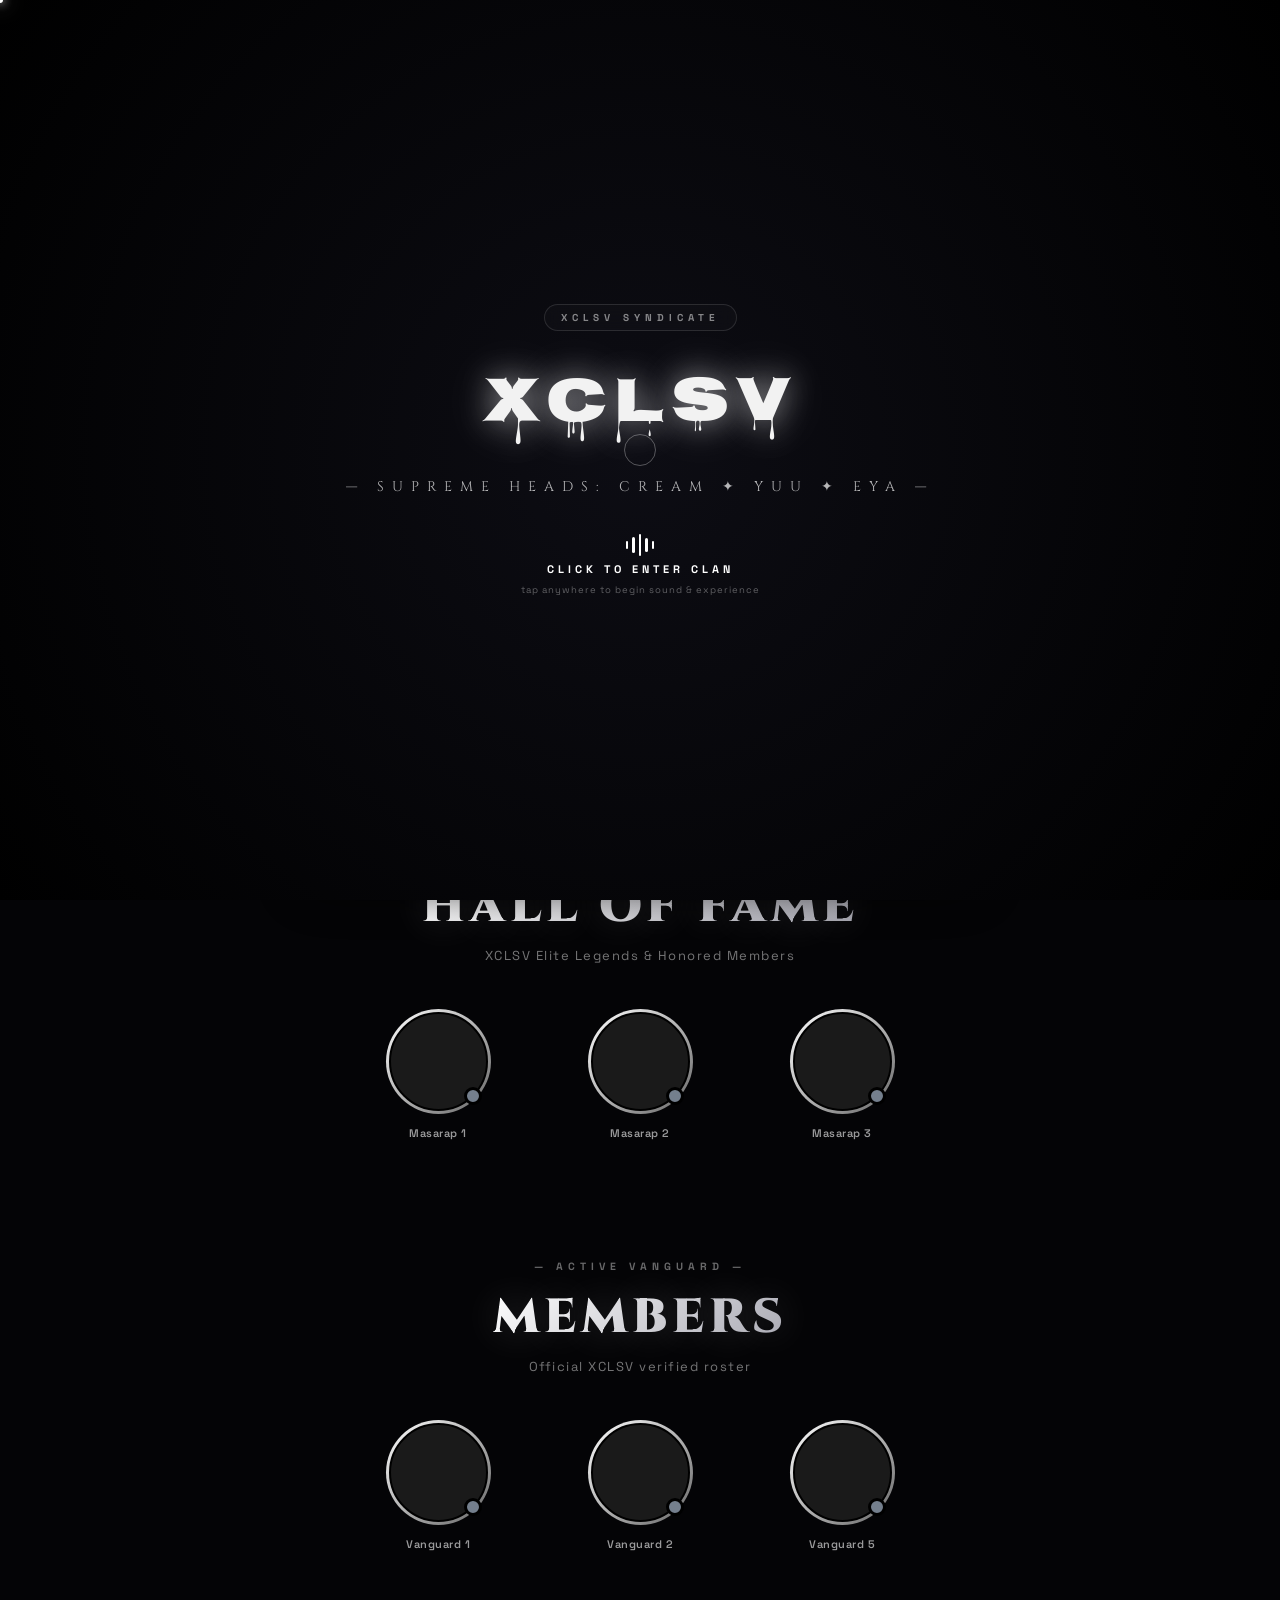
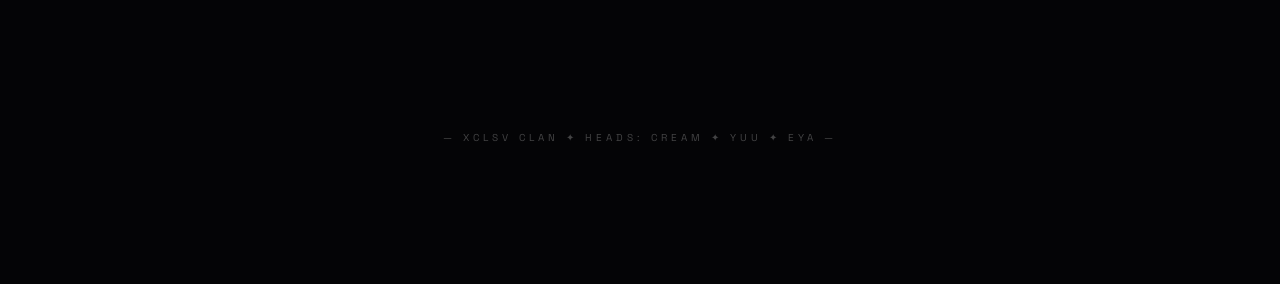
==== index.html @ ec3855ce "Add files via upload" ====
<!DOCTYPE html>
<html lang="en">
<head>
  <meta charset="UTF-8" />
  <meta name="viewport" content="width=device-width, initial-scale=1.0, maximum-scale=5.0, viewport-fit=cover" />
  <title>XCLSV ✦ SUPREME CLAN</title>
  <link rel="icon" type="image/png" href="https://file.garden/aWEjqj03KS-m2Cfz/xolums/xlms" />
  
  <!-- Google Fonts -->
  <link rel="preconnect" href="https://fonts.googleapis.com">
  <link rel="preconnect" href="https://fonts.gstatic.com" crossorigin>
  <link href="https://fonts.googleapis.com/css2?family=Archivo:ital,wght@0,300;0,400;0,500;0,600;0,700;0,800;1,400&family=Cinzel:wght@500;700;900&family=Nosifer&family=Playfair+Display:ital,wght@0,600;0,800;0,900;1,600&family=Space+Grotesk:wght@400;500;600;700&display=swap" rel="stylesheet">
  
  <!-- Font Awesome Icons -->
  <link rel="stylesheet" href="https://cdnjs.cloudflare.com/ajax/libs/font-awesome/6.5.1/css/all.min.css" />

  <!-- Stylesheet -->
  <link rel="stylesheet" href="style.css" />
</head>
<body>

  <!-- CUSTOM MOUSE CURSOR -->
  <div class="custom-cursor" id="cursor"></div>
  <div class="cursor-trail" id="cursor-trail"></div>

  <!-- INTERACTIVE CANVAS BACKGROUND -->
  <canvas id="bg-canvas"></canvas>

  <!-- SPLASH / INTRO SCREEN -->
  <div id="intro">
    <div class="intro-content">
      <div class="intro-badge">XCLSV SYNDICATE</div>
      <div class="intro-logo-text" id="splash-title">XCLSV</div>
      <div class="intro-sub" id="splash-sub">— SUPREME HEADS: CREAM ✦ YUU ✦ EYA —</div>
      
      <div class="intro-cta">
        <div class="cta-sound-wave">
          <span></span><span></span><span></span><span></span><span></span>
        </div>
        <div class="cta-text">CLICK TO ENTER CLAN</div>
        <div class="cta-hint">tap anywhere to begin sound & experience</div>
      </div>
    </div>
  </div>

  <!-- AUDIO ELEMENT -->
  <audio id="bgMusic" src="Addicted To You.mp3" preload="auto" loop></audio>

  <!-- TOP NAVIGATION BAR -->
  <header class="top-nav" id="top-nav">
    <div class="nav-brand">
      <span class="brand-sparkle">⚔</span>
      <span class="brand-name" id="nav-brand-name">XCLSV</span>
    </div>

    <nav class="nav-links">
      <a href="#page-heads" class="nav-link active" data-scroll="page-heads">Heads</a>
      <a href="#page-fame" class="nav-link" data-scroll="page-fame">Hall of Fame</a>
      <a href="#page-members" class="nav-link" data-scroll="page-members">Members</a>
      <button class="nav-music-btn" id="open-music-modal-nav" title="Music Playlist">
        <i class="fa-solid fa-music"></i>
        <span class="nav-song-name" id="nav-song-title">Sarapan</span>
      </button>
    </nav>
  </header>

  <!-- MAIN CLAN SECTIONS WRAPPER -->
  <main class="main-wrapper">

    <!-- ================= SECTION 1: CLAN HEADS (TRIUMVIRATE: CREAM, YUU, EYA) ================= -->
    <section class="page-section" id="page-heads">
      <div class="section-badge">— SUPREME LEADERSHIP TRIUMVIRATE —</div>
      <h1 class="section-title">CLAN HEADS</h1>
      <p class="section-subtitle">The Founders & Supreme Leaders of XCLSV</p>

      <!-- HEADS CARDS ROW (3 SUPREME LEADERS) -->
      <div class="heads-container heads-trio">

        <!-- ================= CARD 1: CREAM (HEAD) ================= -->
        <div class="head-card-wrap" id="wrap-cream">
          <div class="head-card" id="card-cream" data-tilt>
            <div class="card-glow-layer"></div>
            <div class="card-glass-sheen"></div>
            
            <!-- Banner -->
            <div class="card-banner" id="banner-cream" style="background-image: url('https://media2.giphy.com/media/v1.Y2lkPTc5MGI3NjExdDRtcTM1OWtvNXNta3Jrd3FmcnJtb2cya2t1NmNxeng3eXppcXdwNSZlcD12MV9pbnRlcm5hbF9naWZfYnlfaWQmY3Q9Zw/117XNEF51xu8Wk/giphy.gif');">
              <div class="banner-overlay"></div>
              <div class="card-rank-tag cream-rank">
                <i class="fa-solid fa-crown"></i>
                <span>CLAN HEAD</span>
              </div>
            </div>

            <!-- Avatar & Presence -->
            <div class="avatar-container">
              <div class="avatar-ring cream-ring">
                <div class="avatar-img" id="avatar-cream"></div>
                <img class="avatar-deco" id="deco-cream" src="" alt="decoration" />
                <div class="status-orb offline" id="status-orb-cream">
                  <div class="status-pulse"></div>
                </div>
              </div>
            </div>

            <!-- Profile Details -->
            <div class="profile-content">
              <div class="name-row">
                <h2 class="display-name" id="name-cream">Cwerm</h2>
                <span class="user-role-badge cream-badge">Founder</span>
              </div>
              <div class="username-tag" id="tag-cream">@Cream</div>

              <!-- Clan Bio / Quote -->
              <div class="custom-bio" id="bio-cream">
                <i class="fa-solid fa-quote-left quote-icon"></i>
                <span id="bio-text-cream">AHHH YAMETE ✦ XCLSV Head</span>
              </div>

              <!-- Status Indicator Row -->
              <div class="status-detail-row">
                <span class="status-dot-mini offline" id="status-mini-cream"></span>
                <span class="status-text-label" id="status-label-cream">Offline</span>
              </div>

              <!-- Spotify Live Widget -->
              <div class="spotify-widget" id="spotify-cream">
                <div class="spotify-vinyl-wrap">
                  <img class="spotify-cover" id="sp-art-cream" src="https://cdn.discordapp.com/embed/avatars/0.png" alt="cover" />
                  <div class="vinyl-groove"></div>
                </div>
                <div class="spotify-info">
                  <div class="spotify-header">
                    <i class="fa-brands fa-spotify spotify-icon"></i>
                    <span>LISTENING TO SPOTIFY</span>
                  </div>
                  <div class="spotify-song" id="sp-song-cream">Song Name</div>
                  <div class="spotify-artist" id="sp-artist-cream">Artist Name</div>
                  <div class="spotify-eq">
                    <span></span><span></span><span></span><span></span>
                  </div>
                </div>
              </div>

              <!-- Custom Activity / Game Widget -->
              <div class="activity-widget" id="activity-cream">
                <i class="fa-solid fa-gamepad activity-icon"></i>
                <div class="activity-info">
                  <div class="activity-title" id="act-title-cream">PLAYING A GAME</div>
                  <div class="activity-name" id="act-name-cream">Game Name</div>
                </div>
              </div>

              <!-- Card Actions -->
              <div class="card-actions">
                <button class="action-btn copy-btn" id="copy-btn-cream" title="Copy Discord ID">
                  <i class="fa-regular fa-copy"></i>
                  <span>Copy ID</span>
                </button>
                <button class="action-btn mention-btn" id="mention-btn-cream" title="Copy Discord Mention">
                  <i class="fa-solid fa-at"></i>
                  <span>Mention</span>
                </button>
              </div>
            </div>
          </div>
        </div>

        <!-- ================= CARD 2: YUU (HEAD) ================= -->
        <div class="head-card-wrap" id="wrap-yuu">
          <div class="head-card" id="card-yuu" data-tilt>
            <div class="card-glow-layer"></div>
            <div class="card-glass-sheen"></div>
            
            <!-- Banner -->
            <div class="card-banner" id="banner-yuu" style="background-image: url('https://i.pinimg.com/736x/36/74/4a/36744aed24a1e4825445d5321e251e4c.jpg');">
              <div class="banner-overlay"></div>
              <div class="card-rank-tag yuu-rank">
                <i class="fa-solid fa-crown"></i>
                <span>CLAN HEAD</span>
              </div>
            </div>

            <!-- Avatar & Presence -->
            <div class="avatar-container">
              <div class="avatar-ring yuu-ring">
                <div class="avatar-img" id="avatar-yuu"></div>
                <img class="avatar-deco" id="deco-yuu" src="" alt="decoration" />
                <div class="status-orb offline" id="status-orb-yuu">
                  <div class="status-pulse"></div>
                </div>
              </div>
            </div>

            <!-- Profile Details -->
            <div class="profile-content">
              <div class="name-row">
                <h2 class="display-name" id="name-yuu">Yuu</h2>
                <span class="user-role-badge yuu-badge">Founder</span>
              </div>
              <div class="username-tag" id="tag-yuu">@yuu</div>

              <!-- Clan Bio / Quote -->
              <div class="custom-bio" id="bio-yuu">
                <i class="fa-solid fa-quote-left quote-icon"></i>
                <span id="bio-text-yuu">Commanding XCLSV with Cream & Eya ✦ Clan Head</span>
              </div>

              <!-- Status Indicator Row -->
              <div class="status-detail-row">
                <span class="status-dot-mini offline" id="status-mini-yuu"></span>
                <span class="status-text-label" id="status-label-yuu">Offline</span>
              </div>

              <!-- Spotify Live Widget -->
              <div class="spotify-widget" id="spotify-yuu">
                <div class="spotify-vinyl-wrap">
                  <img class="spotify-cover" id="sp-art-yuu" src="https://cdn.discordapp.com/embed/avatars/0.png" alt="cover" />
                  <div class="vinyl-groove"></div>
                </div>
                <div class="spotify-info">
                  <div class="spotify-header">
                    <i class="fa-brands fa-spotify spotify-icon"></i>
                    <span>LISTENING TO SPOTIFY</span>
                  </div>
                  <div class="spotify-song" id="sp-song-yuu">Song Name</div>
                  <div class="spotify-artist" id="sp-artist-yuu">Artist Name</div>
                  <div class="spotify-eq">
                    <span></span><span></span><span></span><span></span>
                  </div>
                </div>
              </div>

              <!-- Custom Activity / Game Widget -->
              <div class="activity-widget" id="activity-yuu">
                <i class="fa-solid fa-gamepad activity-icon"></i>
                <div class="activity-info">
                  <div class="activity-title" id="act-title-yuu">PLAYING A GAME</div>
                  <div class="activity-name" id="act-name-yuu">Game Name</div>
                </div>
              </div>

              <!-- Card Actions -->
              <div class="card-actions">
                <button class="action-btn copy-btn" id="copy-btn-yuu" title="Copy Discord ID">
                  <i class="fa-regular fa-copy"></i>
                  <span>Copy ID</span>
                </button>
                <button class="action-btn mention-btn" id="mention-btn-yuu" title="Copy Discord Mention">
                  <i class="fa-solid fa-at"></i>
                  <span>Mention</span>
                </button>
              </div>
            </div>
          </div>
        </div>

        <!-- ================= CARD 3: EYA (HEAD) ================= -->
        <div class="head-card-wrap" id="wrap-eya">
          <div class="head-card" id="card-eya" data-tilt>
            <div class="card-glow-layer"></div>
            <div class="card-glass-sheen"></div>
            
            <!-- Banner -->
            <div class="card-banner" id="banner-eya" style="background-image: url('https://cdn.discordapp.com/attachments/1489605577532244110/1538469508379971714/29d7b176d5dd6347db3b2aada7ad24bc.gif?ex=6a82cae2&is=6a817962&hm=cccaebdf14bde54c332b5df1c28944c508405ca3e8578dab54f679e5ab4da2c0');">
              <div class="banner-overlay"></div>
              <div class="card-rank-tag eya-rank">
                <i class="fa-solid fa-crown"></i>
                <span>CLAN HEAD</span>
              </div>
            </div>

            <!-- Avatar & Presence -->
            <div class="avatar-container">
              <div class="avatar-ring eya-ring">
                <div class="avatar-img" id="avatar-eya"></div>
                <img class="avatar-deco" id="deco-eya" src="" alt="decoration" />
                <div class="status-orb offline" id="status-orb-eya">
                  <div class="status-pulse"></div>
                </div>
              </div>
            </div>

            <!-- Profile Details -->
            <div class="profile-content">
              <div class="name-row">
                <h2 class="display-name" id="name-eya">Eya</h2>
                <span class="user-role-badge eya-badge">Founder</span>
              </div>
              <div class="username-tag" id="tag-eya">@eyaya</div>

              <!-- Clan Bio / Quote -->
              <div class="custom-bio" id="bio-eya">
                <i class="fa-solid fa-quote-left quote-icon"></i>
                <span id="bio-text-eya">BATA LANG NAMIN ✦ XCLSV Head</span>
              </div>

              <!-- Status Indicator Row -->
              <div class="status-detail-row">
                <span class="status-dot-mini offline" id="status-mini-eya"></span>
                <span class="status-text-label" id="status-label-eya">Offline</span>
              </div>

              <!-- Spotify Live Widget -->
              <div class="spotify-widget" id="spotify-eya">
                <div class="spotify-vinyl-wrap">
                  <img class="spotify-cover" id="sp-art-eya" src="https://cdn.discordapp.com/embed/avatars/0.png" alt="cover" />
                  <div class="vinyl-groove"></div>
                </div>
                <div class="spotify-info">
                  <div class="spotify-header">
                    <i class="fa-brands fa-spotify spotify-icon"></i>
                    <span>LISTENING TO SPOTIFY</span>
                  </div>
                  <div class="spotify-song" id="sp-song-eya">Song Name</div>
                  <div class="spotify-artist" id="sp-artist-eya">Artist Name</div>
                  <div class="spotify-eq">
                    <span></span><span></span><span></span><span></span>
                  </div>
                </div>
              </div>

              <!-- Custom Activity / Game Widget -->
              <div class="activity-widget" id="activity-eya">
                <i class="fa-solid fa-gamepad activity-icon"></i>
                <div class="activity-info">
                  <div class="activity-title" id="act-title-eya">PLAYING A GAME</div>
                  <div class="activity-name" id="act-name-eya">Game Name</div>
                </div>
              </div>

              <!-- Card Actions -->
              <div class="card-actions">
                <button class="action-btn copy-btn" id="copy-btn-eya" title="Copy Discord ID">
                  <i class="fa-regular fa-copy"></i>
                  <span>Copy ID</span>
                </button>
                <button class="action-btn mention-btn" id="mention-btn-eya" title="Copy Discord Mention">
                  <i class="fa-solid fa-at"></i>
                  <span>Mention</span>
                </button>
              </div>
            </div>
          </div>
        </div>

      </div>
    </section>

    <!-- ================= SECTION 2: HALL OF FAME ================= -->
    <section class="page-section" id="page-fame">
      <div class="section-badge">— HONORABLE RANKS —</div>
      <h2 class="section-title">HALL OF FAME</h2>
      <p class="section-subtitle">XCLSV Elite Legends & Honored Members</p>

      <!-- Hall of Fame Grid -->
      <div class="clan-grid" id="fame-grid">
        <!-- Populated dynamically via script.js -->
      </div>
    </section>

    <!-- ================= SECTION 3: CLAN MEMBERS ================= -->
    <section class="page-section" id="page-members">
      <div class="section-badge">— ACTIVE VANGUARD —</div>
      <h2 class="section-title">MEMBERS</h2>
      <p class="section-subtitle">Official XCLSV verified roster</p>

      <!-- Members Grid -->
      <div class="clan-grid" id="members-grid">
        <!-- Populated dynamically via script.js -->
      </div>
    </section>

    <!-- FOOTER WATERMARK -->
    <footer class="showcase-footer">
      <div class="footer-tag">— XCLSV CLAN ✦ HEADS: CREAM ✦ YUU ✦ EYA —</div>
    </footer>
  </main>

  <!-- ================= FLOATING AUDIO HUD CONTROLLER ================= -->
  <aside class="audio-hud" id="audio-hud">
    <div class="hud-left">
      <button class="hud-play-btn" id="hud-play-btn" title="Play / Pause">
        <i class="fa-solid fa-play" id="hud-play-icon"></i>
      </button>
      
      <!-- Live Audio Waveform Bars -->
      <div class="hud-waveform" id="hud-waveform">
        <span></span><span></span><span></span><span></span><span></span>
      </div>

      <div class="hud-info">
        <div class="hud-title" id="hud-track-title">Sarapan</div>
        <div class="hud-status" id="hud-track-status">Click to play sound</div>
      </div>
    </div>

    <div class="hud-right">
      <!-- Progress Track & Seekbar -->
      <div class="hud-progress-container">
        <span class="hud-time" id="hud-time-current">0:00</span>
        <div class="hud-progress-bar" id="hud-progress-bar">
          <div class="hud-progress-fill" id="hud-progress-fill"></div>
        </div>
        <span class="hud-time" id="hud-time-duration">0:00</span>
      </div>

      <!-- Volume & Playlist Triggers -->
      <div class="hud-controls">
        <button class="hud-btn" id="hud-mute-btn" title="Mute / Unmute">
          <i class="fa-solid fa-volume-high" id="hud-vol-icon"></i>
        </button>
        <input type="range" class="hud-volume-slider" id="hud-vol-slider" min="0" max="1" step="0.01" value="0.85" />
        <button class="hud-btn playlist-toggle-btn" id="hud-playlist-btn" title="Open Music Player & Changer">
          <i class="fa-solid fa-compact-disc"></i>
        </button>
      </div>
    </div>
  </aside>

  <!-- ================= MUSIC CHANGER & PLAYLIST MODAL ================= -->
  <div class="music-modal-backdrop" id="music-modal">
    <div class="music-modal-card">
      <div class="modal-header">
        <div class="modal-title-wrap">
          <i class="fa-solid fa-music modal-icon"></i>
          <div>
            <h3 class="modal-title">XCLSV Audio Player & Changer</h3>
            <p class="modal-sub">Choose a preset track, enter a URL, or upload your own song</p>
          </div>
        </div>
        <button class="modal-close-btn" id="close-music-modal">
          <i class="fa-solid fa-xmark"></i>
        </button>
      </div>

      <div class="modal-body">
        <!-- Preset Playlist -->
        <div class="playlist-section">
          <div class="section-label">PRESET PLAYLIST</div>
          <div class="track-list" id="preset-track-list">
            <!-- Populated via script.js -->
          </div>
        </div>

        <!-- Custom Audio URL Section -->
        <div class="custom-audio-section">
          <div class="section-label">PLAY CUSTOM AUDIO URL</div>
          <div class="input-row">
            <input type="text" class="audio-input" id="custom-audio-url" placeholder="https://example.com/your-song.mp3" />
            <button class="audio-apply-btn" id="apply-audio-url">Play URL</button>
          </div>
        </div>

        <!-- File Upload Section -->
        <div class="custom-file-section">
          <div class="section-label">OR UPLOAD LOCAL AUDIO</div>
          <label class="file-upload-box" for="audio-file-input">
            <i class="fa-solid fa-cloud-arrow-up upload-icon"></i>
            <span id="upload-label-text">Select an MP3 / WAV from your computer</span>
            <input type="file" id="audio-file-input" accept="audio/*" style="display:none;" />
          </label>
        </div>
      </div>
    </div>
  </div>

  <!-- TOAST NOTIFICATION CONTAINER -->
  <div class="toast-container" id="toast-container"></div>

  <!-- MAIN SCRIPT -->
  <script src="script.js"></script>
</body>
</html>
---- style.css ----
/* ============================================================
   XOLUMS CLAN ✦ ULTRA DESIGN SYSTEM (10,000,000,000x)
   Heads (Eya & Yuu) + Hall of Fame + Members
   ============================================================ */

:root {
    --bg-main: #040406;
    --bg-card: rgba(14, 14, 18, 0.75);
    --bg-card-hover: rgba(20, 20, 26, 0.9);
    --border-card: rgba(255, 255, 255, 0.08);
    --border-card-hover: rgba(255, 255, 255, 0.25);
    --text-main: #ffffff;
    --text-muted: rgba(255, 255, 255, 0.55);
    --text-faint: rgba(255, 255, 255, 0.28);
    --accent-glow: rgba(255, 255, 255, 0.25);
    --eya-accent: #ff7ebb;
    --eya-glow: rgba(255, 126, 187, 0.35);
    --yuu-accent: #7eb4ff;
    --yuu-glow: rgba(126, 180, 255, 0.35);
    --transition-bounce: cubic-bezier(0.34, 1.56, 0.64, 1);
    --transition-smooth: cubic-bezier(0.16, 1, 0.3, 1);
}

* {
    margin: 0;
    padding: 0;
    box-sizing: border-box;
    -webkit-tap-highlight-color: transparent;
    cursor: none; /* Handled by custom cursor */
}

html {
    scroll-behavior: smooth;
    -webkit-text-size-adjust: 100%;
}

body {
    background-color: var(--bg-main);
    color: var(--text-main);
    font-family: 'Space Grotesk', 'Archivo', sans-serif;
    overflow-x: hidden;
    min-height: 100vh;
    -webkit-font-smoothing: antialiased;
}

::selection {
    background: #ffffff;
    color: #000000;
}

/* ============================================================
   CUSTOM CURSOR
============================================================ */
.custom-cursor {
    position: fixed;
    top: 0;
    left: 0;
    width: 6px;
    height: 6px;
    background: #fff;
    border-radius: 50%;
    pointer-events: none;
    z-index: 99999;
    transform: translate(-50%, -50%);
    box-shadow: 0 0 10px #fff, 0 0 20px rgba(255, 255, 255, 0.8);
    transition: transform 0.05s ease;
}

.cursor-trail {
    position: fixed;
    top: 0;
    left: 0;
    width: 32px;
    height: 32px;
    border: 1px solid rgba(255, 255, 255, 0.3);
    border-radius: 50%;
    pointer-events: none;
    z-index: 99998;
    transform: translate(-50%, -50%);
    transition: width 0.25s var(--transition-smooth), height 0.25s var(--transition-smooth), border-color 0.25s, transform 0.12s ease-out;
}

body:hover .custom-cursor { opacity: 1; }
.cursor-hover .cursor-trail {
    width: 52px;
    height: 52px;
    border-color: rgba(255, 255, 255, 0.8);
    background: rgba(255, 255, 255, 0.04);
}

@media (hover: none) and (pointer: coarse) {
    .custom-cursor, .cursor-trail { display: none !important; }
    * { cursor: auto !important; }
}

/* ============================================================
   CANVAS BACKGROUND
============================================================ */
#bg-canvas {
    position: fixed;
    inset: 0;
    width: 100vw;
    height: 100vh;
    z-index: 0;
    pointer-events: none;
}

/* ============================================================
   SPLASH / INTRO SCREEN
============================================================ */
#intro {
    position: fixed;
    inset: 0;
    background: radial-gradient(circle at 50% 50%, #0d0d14 0%, #000000 100%);
    display: flex;
    align-items: center;
    justify-content: center;
    z-index: 10000;
    cursor: pointer;
    transition: opacity 1s var(--transition-smooth), transform 1s var(--transition-smooth);
}

#intro.exit {
    opacity: 0;
    transform: scale(1.08);
    pointer-events: none;
}

.intro-content {
    display: flex;
    flex-direction: column;
    align-items: center;
    text-align: center;
    padding: 20px;
    position: relative;
    z-index: 2;
}

.intro-badge {
    font-size: 10px;
    letter-spacing: 5px;
    font-weight: 700;
    color: rgba(255, 255, 255, 0.5);
    margin-bottom: 20px;
    border: 1px solid rgba(255, 255, 255, 0.12);
    padding: 6px 16px;
    border-radius: 20px;
    background: rgba(255, 255, 255, 0.02);
    backdrop-filter: blur(8px);
}

.intro-logo-text {
    font-family: 'Nosifer', monospace;
    font-size: 64px;
    letter-spacing: 6px;
    color: #f2f2f2;
    text-shadow: 0 0 30px rgba(255, 255, 255, 0.5), 0 0 60px rgba(255, 255, 255, 0.2);
    animation: introLogoPulse 3s ease-in-out infinite alternate;
}

@keyframes introLogoPulse {
    0% { transform: scale(1); filter: drop-shadow(0 0 20px rgba(255,255,255,0.3)); }
    100% { transform: scale(1.03); filter: drop-shadow(0 0 45px rgba(255,255,255,0.6)); }
}

.intro-sub {
    font-family: 'Cinzel', serif;
    font-size: 14px;
    letter-spacing: 8px;
    color: rgba(255, 255, 255, 0.7);
    margin-top: 14px;
    margin-bottom: 40px;
}

.intro-cta {
    display: flex;
    flex-direction: column;
    align-items: center;
    gap: 8px;
}

.cta-sound-wave {
    display: flex;
    align-items: center;
    gap: 4px;
    height: 18px;
}

.cta-sound-wave span {
    display: inline-block;
    width: 2.5px;
    height: 6px;
    background: #fff;
    border-radius: 3px;
    animation: wavePulse 1.2s ease-in-out infinite;
}

.cta-sound-wave span:nth-child(1) { animation-delay: 0.0s; height: 8px; }
.cta-sound-wave span:nth-child(2) { animation-delay: 0.2s; height: 16px; }
.cta-sound-wave span:nth-child(3) { animation-delay: 0.4s; height: 22px; }
.cta-sound-wave span:nth-child(4) { animation-delay: 0.2s; height: 14px; }
.cta-sound-wave span:nth-child(5) { animation-delay: 0.1s; height: 8px; }

@keyframes wavePulse {
    0%, 100% { transform: scaleY(0.4); opacity: 0.4; }
    50% { transform: scaleY(1.2); opacity: 1; }
}

.cta-text {
    font-size: 11px;
    font-weight: 700;
    letter-spacing: 4px;
    text-transform: uppercase;
    color: #fff;
    animation: blinkGlow 2s infinite ease-in-out;
}

@keyframes blinkGlow {
    0%, 100% { opacity: 0.5; }
    50% { opacity: 1; text-shadow: 0 0 10px rgba(255,255,255,0.8); }
}

.cta-hint {
    font-size: 9.5px;
    color: rgba(255, 255, 255, 0.35);
    letter-spacing: 1px;
}

/* ============================================================
   TOP NAVIGATION
============================================================ */
.top-nav {
    position: fixed;
    top: 0;
    left: 0;
    right: 0;
    display: flex;
    justify-content: space-between;
    align-items: center;
    padding: 22px 44px;
    z-index: 1000;
    backdrop-filter: blur(14px);
    -webkit-backdrop-filter: blur(14px);
    background: linear-gradient(180deg, rgba(4,4,6,0.85) 0%, transparent 100%);
    border-bottom: 1px solid rgba(255, 255, 255, 0.04);
}

.nav-brand {
    display: flex;
    align-items: center;
    gap: 10px;
}

.brand-sparkle {
    color: #fff;
    font-size: 14px;
}

.brand-name {
    font-family: 'Cinzel', serif;
    font-size: 14px;
    font-weight: 800;
    letter-spacing: 3px;
    color: #ffffff;
}

.nav-links {
    display: flex;
    align-items: center;
    gap: 28px;
}

.nav-link {
    color: var(--text-muted);
    text-decoration: none;
    font-size: 11px;
    font-weight: 600;
    letter-spacing: 2px;
    text-transform: uppercase;
    position: relative;
    transition: color 0.3s ease;
}

.nav-link::after {
    content: '';
    position: absolute;
    bottom: -6px;
    left: 0;
    width: 0;
    height: 1.5px;
    background: #fff;
    transition: width 0.3s var(--transition-bounce);
}

.nav-link:hover,
.nav-link.active {
    color: #fff;
}

.nav-link:hover::after,
.nav-link.active::after {
    width: 100%;
}

.nav-music-btn {
    display: flex;
    align-items: center;
    gap: 8px;
    background: rgba(255, 255, 255, 0.06);
    border: 1px solid rgba(255, 255, 255, 0.14);
    padding: 6px 14px;
    border-radius: 20px;
    color: #fff;
    font-size: 11px;
    font-family: inherit;
    letter-spacing: 1px;
    transition: all 0.3s ease;
}

.nav-music-btn:hover {
    background: rgba(255, 255, 255, 0.15);
    border-color: rgba(255, 255, 255, 0.35);
    transform: translateY(-2px);
}

.nav-song-name {
    max-width: 120px;
    white-space: nowrap;
    overflow: hidden;
    text-overflow: ellipsis;
    font-weight: 500;
}

/* ============================================================
   MAIN WRAPPER & SECTIONS
============================================================ */
.main-wrapper {
    position: relative;
    z-index: 2;
    max-width: 1280px;
    margin: 0 auto;
    padding: 110px 24px 140px;
    display: flex;
    flex-direction: column;
    gap: 120px;
}

.page-section {
    display: flex;
    flex-direction: column;
    align-items: center;
    text-align: center;
    width: 100%;
    position: relative;
    scroll-margin-top: 100px;
}

.section-badge {
    font-size: 10.5px;
    letter-spacing: 5px;
    color: rgba(255, 255, 255, 0.4);
    font-weight: 700;
    margin-bottom: 12px;
}

.section-title {
    font-family: 'Cinzel', serif;
    font-size: 3rem;
    font-weight: 900;
    letter-spacing: 5px;
    background: linear-gradient(135deg, #ffffff 0%, #a6a6b0 50%, #ffffff 100%);
    background-size: 200% 200%;
    -webkit-background-clip: text;
    background-clip: text;
    -webkit-text-fill-color: transparent;
    animation: gradientShift 6s ease-in-out infinite;
    text-shadow: 0 0 40px rgba(255, 255, 255, 0.2);
}

@keyframes gradientShift {
    0% { background-position: 0% 50%; }
    50% { background-position: 100% 50%; }
    100% { background-position: 0% 50%; }
}

.section-subtitle {
    font-size: 13px;
    color: rgba(255, 255, 255, 0.45);
    letter-spacing: 1.5px;
    margin-top: 8px;
    margin-bottom: 45px;
}

/* ============================================================
   CLAN HEADS ROW (EYA & YUU)
============================================================ */
.heads-container {
    display: flex;
    justify-content: center;
    align-items: center;
    gap: 36px;
    width: 100%;
    perspective: 1200px;
}

.head-card-wrap {
    flex: 0 1 430px;
    max-width: 450px;
    width: 100%;
    perspective: 1000px;
}

.head-card {
    position: relative;
    background: var(--bg-card);
    backdrop-filter: blur(20px);
    -webkit-backdrop-filter: blur(20px);
    border: 1px solid var(--border-card);
    border-radius: 24px;
    overflow: hidden;
    box-shadow: 0 20px 60px rgba(0, 0, 0, 0.7), 0 0 1px 1px rgba(255, 255, 255, 0.05);
    transform-style: preserve-3d;
    transition: transform 0.4s var(--transition-smooth), border-color 0.4s ease, box-shadow 0.4s ease;
    text-align: left;
}

.head-card:hover {
    border-color: var(--border-card-hover);
    box-shadow: 0 30px 80px rgba(0, 0, 0, 0.85), 0 0 40px rgba(255, 255, 255, 0.08);
}

#wrap-eya .head-card:hover,
#wrap-cream .head-card:hover {
    border-color: rgba(255, 126, 187, 0.35);
    box-shadow: 0 30px 80px rgba(0, 0, 0, 0.85), 0 0 40px var(--eya-glow);
}

#wrap-yuu .head-card:hover {
    border-color: rgba(126, 180, 255, 0.35);
    box-shadow: 0 30px 80px rgba(0, 0, 0, 0.85), 0 0 40px var(--yuu-glow);
}

.card-glass-sheen {
    position: absolute;
    inset: 0;
    background: radial-gradient(circle at var(--mouse-x, 50%) var(--mouse-y, 50%), rgba(255, 255, 255, 0.12) 0%, transparent 60%);
    pointer-events: none;
    z-index: 10;
    opacity: 0;
    transition: opacity 0.3s ease;
}

.head-card:hover .card-glass-sheen {
    opacity: 1;
}

/* Card Banner */
.card-banner {
    width: 100%;
    height: 195px;
    background-size: cover;
    background-position: center;
    position: relative;
}

.banner-overlay {
    position: absolute;
    inset: 0;
    background: linear-gradient(180deg, rgba(0, 0, 0, 0.2) 0%, rgba(14, 14, 18, 0.95) 100%);
}

.card-rank-tag {
    position: absolute;
    top: 18px;
    right: 18px;
    font-size: 9.5px;
    font-weight: 800;
    letter-spacing: 2px;
    padding: 5px 14px;
    border-radius: 20px;
    background: rgba(0, 0, 0, 0.7);
    backdrop-filter: blur(8px);
    border: 1px solid rgba(255, 255, 255, 0.18);
    color: #fff;
    z-index: 2;
    display: flex;
    align-items: center;
    gap: 6px;
}

.eya-rank,
.cream-rank,
.Cream-rank {
    border-color: rgba(255, 126, 187, 0.4);
    color: var(--eya-accent);
}

.yuu-rank {
    border-color: rgba(126, 180, 255, 0.4);
    color: var(--yuu-accent);
}

/* Avatar & Presence */
.avatar-container {
    position: relative;
    padding: 0 28px;
    margin-top: -55px;
    z-index: 4;
    display: flex;
    justify-content: flex-start;
}

.avatar-ring {
    position: relative;
    width: 96px;
    height: 96px;
    border-radius: 50%;
    padding: 3px;
    background: linear-gradient(135deg, #ffffff, #666666);
    box-shadow: 0 10px 30px rgba(0, 0, 0, 0.9);
}

.eya-ring,
.cream-ring,
.Cream-ring {
    background: linear-gradient(135deg, #ffffff, var(--eya-accent));
}

.yuu-ring {
    background: linear-gradient(135deg, #ffffff, var(--yuu-accent));
}

.avatar-img {
    width: 100%;
    height: 100%;
    border-radius: 50%;
    background-size: cover;
    background-position: center;
    background-color: #1a1a20;
    border: 3px solid #0e0e12;
    position: relative;
}

.avatar-deco {
    position: absolute;
    top: -15px;
    left: -15px;
    width: calc(100% + 30px);
    height: calc(100% + 30px);
    pointer-events: none;
    z-index: 6;
    display: none;
}

.avatar-deco.loaded {
    display: block;
}

.status-orb {
    position: absolute;
    bottom: 3px;
    right: 3px;
    width: 20px;
    height: 20px;
    border-radius: 50%;
    background: #747f8d;
    border: 3.5px solid #0e0e12;
    z-index: 7;
    transition: background 0.3s, box-shadow 0.3s;
}

.status-orb.online { background: #43b581; box-shadow: 0 0 10px #43b581; }
.status-orb.idle { background: #faa61a; box-shadow: 0 0 10px #faa61a; }
.status-orb.dnd { background: #f04747; box-shadow: 0 0 10px #f04747; }
.status-orb.offline { background: #747f8d; }

.status-pulse {
    position: absolute;
    inset: -3px;
    border-radius: 50%;
    border: 1.5px solid transparent;
}

.status-orb.online .status-pulse {
    border-color: #43b581;
    animation: statusRipple 2s infinite ease-out;
}

@keyframes statusRipple {
    0% { transform: scale(1); opacity: 0.8; }
    100% { transform: scale(1.8); opacity: 0; }
}

/* Profile Content */
.profile-content {
    padding: 16px 28px 28px;
}

.name-row {
    display: flex;
    align-items: center;
    gap: 10px;
    margin-bottom: 2px;
}

.display-name {
    font-size: 22px;
    font-weight: 800;
    color: #fff;
    letter-spacing: 0.5px;
}

.user-role-badge {
    font-size: 9.5px;
    font-weight: 700;
    letter-spacing: 1px;
    text-transform: uppercase;
    padding: 2px 8px;
    border-radius: 12px;
    background: rgba(255, 255, 255, 0.08);
    border: 1px solid rgba(255, 255, 255, 0.12);
    color: rgba(255, 255, 255, 0.8);
}

.eya-badge,
.cream-badge,
.Cream-badge {
    background: rgba(255, 126, 187, 0.12);
    border-color: rgba(255, 126, 187, 0.3);
    color: var(--eya-accent);
}

.yuu-badge {
    background: rgba(126, 180, 255, 0.12);
    border-color: rgba(126, 180, 255, 0.3);
    color: var(--yuu-accent);
}

.username-tag {
    font-size: 12px;
    color: var(--text-muted);
    margin-bottom: 14px;
    font-weight: 500;
}

.custom-bio {
    background: rgba(255, 255, 255, 0.03);
    border: 1px solid rgba(255, 255, 255, 0.06);
    border-radius: 12px;
    padding: 10px 14px;
    font-size: 11.5px;
    color: rgba(255, 255, 255, 0.75);
    line-height: 1.5;
    margin-bottom: 14px;
    display: flex;
    align-items: flex-start;
    gap: 8px;
}

.quote-icon {
    font-size: 10px;
    color: rgba(255, 255, 255, 0.3);
    margin-top: 3px;
    flex-shrink: 0;
}

.status-detail-row {
    display: flex;
    align-items: center;
    gap: 8px;
    font-size: 11px;
    color: var(--text-muted);
    margin-bottom: 16px;
}

.status-dot-mini {
    width: 8px;
    height: 8px;
    border-radius: 50%;
    background: #747f8d;
}

.status-dot-mini.online { background: #43b581; box-shadow: 0 0 6px #43b581; }
.status-dot-mini.idle { background: #faa61a; box-shadow: 0 0 6px #faa61a; }
.status-dot-mini.dnd { background: #f04747; box-shadow: 0 0 6px #f04747; }
.status-dot-mini.offline { background: #747f8d; }

/* Spotify Live Widget */
.spotify-widget {
    background: rgba(18, 22, 19, 0.65);
    border: 1px solid rgba(29, 185, 84, 0.25);
    border-radius: 14px;
    padding: 12px;
    display: none;
    align-items: center;
    gap: 14px;
    margin-bottom: 14px;
    transition: all 0.3s ease;
    box-shadow: 0 6px 20px rgba(0, 0, 0, 0.4);
}

.spotify-widget.active {
    display: flex;
}

.spotify-vinyl-wrap {
    position: relative;
    width: 48px;
    height: 48px;
    flex-shrink: 0;
}

.spotify-cover {
    width: 100%;
    height: 100%;
    border-radius: 50%;
    object-fit: cover;
    border: 2px solid rgba(29, 185, 84, 0.5);
    animation: spinVinyl 8s linear infinite;
}

@keyframes spinVinyl {
    from { transform: rotate(0deg); }
    to { transform: rotate(360deg); }
}

.spotify-info {
    flex: 1;
    min-width: 0;
}

.spotify-header {
    display: flex;
    align-items: center;
    gap: 6px;
    font-size: 8.5px;
    font-weight: 700;
    letter-spacing: 1px;
    color: #1ed760;
    margin-bottom: 3px;
}

.spotify-song {
    font-size: 12px;
    font-weight: 700;
    color: #fff;
    white-space: nowrap;
    overflow: hidden;
    text-overflow: ellipsis;
    margin-bottom: 1px;
}

.spotify-artist {
    font-size: 10px;
    color: rgba(255, 255, 255, 0.6);
    white-space: nowrap;
    overflow: hidden;
    text-overflow: ellipsis;
}

.spotify-eq {
    display: flex;
    gap: 2.5px;
    margin-top: 4px;
    height: 8px;
    align-items: flex-end;
}

.spotify-eq span {
    width: 2px;
    height: 100%;
    background: #1ed760;
    border-radius: 2px;
    animation: eqBounce 1s infinite alternate;
}

.spotify-eq span:nth-child(1) { animation-delay: 0.1s; height: 50%; }
.spotify-eq span:nth-child(2) { animation-delay: 0.3s; height: 90%; }
.spotify-eq span:nth-child(3) { animation-delay: 0.2s; height: 40%; }
.spotify-eq span:nth-child(4) { animation-delay: 0.4s; height: 100%; }

@keyframes eqBounce {
    0% { height: 20%; }
    100% { height: 100%; }
}

/* Activity Widget */
.activity-widget {
    background: rgba(255, 255, 255, 0.03);
    border: 1px solid rgba(255, 255, 255, 0.07);
    border-radius: 12px;
    padding: 10px 14px;
    display: none;
    align-items: center;
    gap: 12px;
    margin-bottom: 14px;
}

.activity-widget.active {
    display: flex;
}

.activity-icon {
    font-size: 16px;
    color: rgba(255, 255, 255, 0.6);
}

.activity-title {
    font-size: 8.5px;
    font-weight: 700;
    letter-spacing: 1px;
    color: rgba(255, 255, 255, 0.5);
    text-transform: uppercase;
}

.activity-name {
    font-size: 11.5px;
    color: #fff;
    font-weight: 600;
    white-space: nowrap;
    overflow: hidden;
    text-overflow: ellipsis;
}

/* Card Action Buttons */
.card-actions {
    display: flex;
    gap: 10px;
    margin-top: 18px;
}

.action-btn {
    flex: 1;
    display: flex;
    align-items: center;
    justify-content: center;
    gap: 7px;
    background: rgba(255, 255, 255, 0.05);
    border: 1px solid rgba(255, 255, 255, 0.1);
    color: #fff;
    padding: 8px 14px;
    border-radius: 12px;
    font-size: 11px;
    font-family: inherit;
    font-weight: 600;
    letter-spacing: 0.5px;
    transition: all 0.25s ease;
}

.action-btn:hover {
    background: rgba(255, 255, 255, 0.14);
    border-color: rgba(255, 255, 255, 0.3);
    transform: translateY(-2px);
}

/* Clan Crest Connector */
.clan-crest-connector {
    display: flex;
    flex-direction: column;
    align-items: center;
    justify-content: center;
    gap: 14px;
}

.crest-line {
    width: 1px;
    height: 90px;
    background: linear-gradient(180deg, transparent, rgba(255, 255, 255, 0.3), transparent);
}

.clan-crest-box {
    position: relative;
    width: 52px;
    height: 52px;
    border-radius: 50%;
    background: rgba(20, 20, 26, 0.85);
    border: 1px solid rgba(255, 255, 255, 0.2);
    display: flex;
    flex-direction: column;
    align-items: center;
    justify-content: center;
    box-shadow: 0 0 25px rgba(255, 255, 255, 0.15);
}

.crest-halo {
    position: absolute;
    inset: -6px;
    border-radius: 50%;
    border: 1px dashed rgba(255, 255, 255, 0.2);
    animation: rotateSparkle 12s linear infinite;
}

@keyframes rotateSparkle {
    from { transform: rotate(0deg); }
    to { transform: rotate(360deg); }
}

.crest-icon {
    font-size: 16px;
    color: #fff;
    filter: drop-shadow(0 0 6px rgba(255, 255, 255, 0.6));
}

.crest-sub {
    font-size: 7px;
    letter-spacing: 1px;
    font-weight: 800;
    color: rgba(255, 255, 255, 0.7);
    margin-top: 2px;
}

/* ============================================================
   CLAN GRIDS (HALL OF FAME & MEMBERS)
============================================================ */
.clan-grid {
    display: grid;
    grid-template-columns: repeat(auto-fit, minmax(150px, 170px));
    gap: 46px 32px;
    width: 100%;
    max-width: 950px;
    justify-content: center;
    margin: 0 auto;
}

.clan-slot {
    position: relative;
    display: flex;
    flex-direction: column;
    align-items: center;
    cursor: pointer;
}

.clan-avatar-ring {
    width: 105px;
    height: 105px;
    border-radius: 50%;
    padding: 3px;
    background: linear-gradient(135deg, #ffffff 0%, #666666 100%);
    box-shadow: 0 0 0 0 rgba(255, 255, 255, 0);
    transition: box-shadow 0.4s ease, transform 0.4s var(--transition-bounce);
    position: relative;
}

.clan-slot:hover .clan-avatar-ring {
    box-shadow: 0 0 30px rgba(255, 255, 255, 0.4), 0 0 60px rgba(255, 255, 255, 0.15);
    transform: scale(1.06);
}

.clan-avatar-inner {
    width: 100%;
    height: 100%;
    border-radius: 50%;
    background-size: cover;
    background-position: center;
    background-color: #1a1a1a;
    border: 2px solid #000;
    position: relative;
    overflow: visible;
}

.clan-deco {
    position: absolute;
    top: -16px;
    left: -16px;
    width: calc(100% + 32px);
    height: calc(100% + 32px);
    pointer-events: none;
    z-index: 5;
    display: none;
}

.clan-deco.loaded { display: block; }

.clan-status-badge {
    position: absolute;
    bottom: 4px;
    right: 4px;
    width: 18px;
    height: 18px;
    border-radius: 50%;
    border: 3px solid #000;
    background: #747f8d;
    z-index: 6;
    transition: background 0.3s ease, box-shadow 0.3s ease;
}

.clan-label {
    margin-top: 12px;
    font-size: 11px;
    font-weight: 600;
    color: rgba(255, 255, 255, 0.6);
    letter-spacing: 0.5px;
    white-space: nowrap;
    overflow: hidden;
    text-overflow: ellipsis;
    max-width: 140px;
    text-align: center;
    transition: color 0.3s ease;
}

.clan-slot:hover .clan-label {
    color: #fff;
}

/* ============================================================
   DISCORD PROFILE POPUP ON HOVER
============================================================ */
.clan-popup {
    position: absolute;
    bottom: calc(100% + 16px);
    left: 50%;
    transform: translateX(-50%) translateY(10px) scale(0.95);
    width: 250px;
    background: #18191c;
    border: 1px solid rgba(255, 255, 255, 0.12);
    border-radius: 14px;
    overflow: hidden;
    box-shadow: 0 20px 60px rgba(0, 0, 0, 0.85), 0 0 0 1px rgba(255, 255, 255, 0.1);
    opacity: 0;
    pointer-events: none;
    transition: opacity 0.28s ease, transform 0.28s var(--transition-bounce);
    z-index: 100;
    text-align: left;
}

.clan-slot:hover .clan-popup {
    opacity: 1;
    transform: translateX(-50%) translateY(0) scale(1);
    pointer-events: all;
}

.clan-popup-banner {
    width: 100%;
    height: 72px;
    background-size: cover;
    background-position: center;
    background: linear-gradient(135deg, #333 0%, #111 100%);
}

.clan-popup-body {
    padding: 0 14px 14px;
    position: relative;
}

.clan-popup-avatar-wrap {
    position: relative;
    display: inline-block;
    margin-top: -30px;
    margin-bottom: 8px;
}

.clan-popup-avatar {
    width: 58px;
    height: 58px;
    border-radius: 50%;
    background-size: cover;
    background-position: center;
    background-color: #2b2d31;
    border: 4px solid #18191c;
    position: relative;
}

.clan-popup-deco {
    position: absolute;
    top: -10px;
    left: -10px;
    width: calc(100% + 20px);
    height: calc(100% + 20px);
    pointer-events: none;
    z-index: 5;
    display: none;
}

.clan-popup-deco.loaded { display: block; }

.clan-popup-status-dot {
    position: absolute;
    bottom: 3px;
    right: 3px;
    width: 14px;
    height: 14px;
    border-radius: 50%;
    border: 2.5px solid #18191c;
    background: #747f8d;
    z-index: 6;
}

.clan-popup-name {
    font-size: 15px;
    font-weight: 700;
    color: #fff;
    white-space: nowrap;
    overflow: hidden;
    text-overflow: ellipsis;
    margin-bottom: 2px;
}

.clan-popup-tag {
    font-size: 11px;
    color: rgba(255, 255, 255, 0.45);
    margin-bottom: 8px;
    white-space: nowrap;
}

.clan-popup-status-row {
    display: flex;
    align-items: center;
    gap: 6px;
    font-size: 11px;
    color: rgba(255, 255, 255, 0.55);
}

.clan-popup-dot {
    width: 8px;
    height: 8px;
    border-radius: 50%;
    flex-shrink: 0;
    background: #747f8d;
}

.clan-popup-activity {
    margin-top: 10px;
    padding-top: 8px;
    border-top: 1px solid rgba(255, 255, 255, 0.08);
    font-size: 10px;
    display: none;
}

.clan-popup-activity.active { display: block; }

.clan-popup-activity-title {
    font-weight: 700;
    color: rgba(255, 255, 255, 0.7);
    margin-bottom: 2px;
    font-size: 10px;
    text-transform: uppercase;
    letter-spacing: 0.5px;
}

.clan-popup-activity-name {
    color: rgba(255, 255, 255, 0.6);
    font-size: 11px;
    white-space: nowrap;
    overflow: hidden;
    text-overflow: ellipsis;
}

.clan-popup::after {
    content: '';
    position: absolute;
    bottom: -7px;
    left: 50%;
    transform: translateX(-50%);
    width: 14px;
    height: 7px;
    background: #18191c;
    clip-path: polygon(0 0, 100% 0, 50% 100%);
}

/* ============================================================
   SHOWCASE FOOTER
============================================================ */
.showcase-footer {
    margin-top: 60px;
    text-align: center;
}

.footer-tag {
    font-size: 10px;
    letter-spacing: 4px;
    color: rgba(255, 255, 255, 0.25);
}

/* ============================================================
   FLOATING AUDIO HUD CONTROLLER
============================================================ */
.audio-hud {
    position: fixed;
    bottom: 24px;
    left: 28px;
    right: 28px;
    max-width: 680px;
    margin: 0 auto;
    background: rgba(12, 12, 16, 0.85);
    backdrop-filter: blur(20px);
    -webkit-backdrop-filter: blur(20px);
    border: 1px solid rgba(255, 255, 255, 0.12);
    border-radius: 30px;
    padding: 10px 20px;
    display: flex;
    justify-content: space-between;
    align-items: center;
    gap: 20px;
    z-index: 2000;
    box-shadow: 0 15px 40px rgba(0, 0, 0, 0.8), 0 0 1px 1px rgba(255, 255, 255, 0.08);
    transition: all 0.3s ease;
}

.audio-hud:hover {
    border-color: rgba(255, 255, 255, 0.25);
    box-shadow: 0 20px 50px rgba(0, 0, 0, 0.9), 0 0 20px rgba(255, 255, 255, 0.06);
}

.hud-left {
    display: flex;
    align-items: center;
    gap: 14px;
    min-width: 0;
}

.hud-play-btn {
    width: 38px;
    height: 38px;
    border-radius: 50%;
    background: #ffffff;
    color: #000000;
    border: none;
    display: flex;
    align-items: center;
    justify-content: center;
    font-size: 13px;
    flex-shrink: 0;
    transition: all 0.2s var(--transition-bounce);
}

.hud-play-btn:hover {
    transform: scale(1.1);
    box-shadow: 0 0 15px rgba(255, 255, 255, 0.8);
}

.hud-waveform {
    display: flex;
    align-items: center;
    gap: 3px;
    height: 16px;
}

.hud-waveform span {
    width: 2px;
    height: 100%;
    background: rgba(255, 255, 255, 0.5);
    border-radius: 2px;
    animation: wavePulse 1s infinite alternate;
}

.hud-waveform.paused span {
    animation-play-state: paused;
    height: 3px !important;
}

.hud-info {
    min-width: 0;
}

.hud-title {
    font-size: 11.5px;
    font-weight: 700;
    color: #fff;
    white-space: nowrap;
    overflow: hidden;
    text-overflow: ellipsis;
    max-width: 160px;
}

.hud-status {
    font-size: 9px;
    color: var(--text-muted);
    letter-spacing: 0.5px;
}

.hud-right {
    display: flex;
    align-items: center;
    gap: 16px;
    flex: 1;
    justify-content: flex-end;
}

.hud-progress-container {
    display: flex;
    align-items: center;
    gap: 8px;
    flex: 1;
    max-width: 200px;
}

.hud-time {
    font-size: 9.5px;
    color: var(--text-muted);
    font-family: monospace;
}

.hud-progress-bar {
    flex: 1;
    height: 4px;
    background: rgba(255, 255, 255, 0.12);
    border-radius: 2px;
    position: relative;
    cursor: pointer;
    overflow: hidden;
}

.hud-progress-fill {
    width: 0%;
    height: 100%;
    background: #ffffff;
    border-radius: 2px;
    box-shadow: 0 0 6px #ffffff;
}

.hud-controls {
    display: flex;
    align-items: center;
    gap: 10px;
}

.hud-btn {
    background: none;
    border: none;
    color: rgba(255, 255, 255, 0.7);
    font-size: 13px;
    display: flex;
    align-items: center;
    justify-content: center;
    transition: color 0.2s, transform 0.2s;
}

.hud-btn:hover {
    color: #fff;
    transform: scale(1.15);
}

.playlist-toggle-btn {
    width: 32px;
    height: 32px;
    border-radius: 50%;
    background: rgba(255, 255, 255, 0.08);
    border: 1px solid rgba(255, 255, 255, 0.15);
    color: #fff;
}

.playlist-toggle-btn:hover {
    background: rgba(255, 255, 255, 0.2);
    border-color: #fff;
}

.hud-volume-slider {
    width: 60px;
    height: 3px;
    accent-color: #ffffff;
    background: rgba(255, 255, 255, 0.2);
    outline: none;
    border-radius: 2px;
}

/* ============================================================
   MUSIC PLAYLIST & CHANGER MODAL
============================================================ */
.music-modal-backdrop {
    position: fixed;
    inset: 0;
    background: rgba(0, 0, 0, 0.75);
    backdrop-filter: blur(14px);
    -webkit-backdrop-filter: blur(14px);
    z-index: 5000;
    display: flex;
    align-items: center;
    justify-content: center;
    opacity: 0;
    pointer-events: none;
    transition: opacity 0.35s ease;
}

.music-modal-backdrop.active {
    opacity: 1;
    pointer-events: all;
}

.music-modal-card {
    background: #0e0e14;
    border: 1px solid rgba(255, 255, 255, 0.15);
    border-radius: 24px;
    width: 90%;
    max-width: 520px;
    max-height: 85vh;
    overflow-y: auto;
    box-shadow: 0 25px 70px rgba(0, 0, 0, 0.9), 0 0 30px rgba(255, 255, 255, 0.08);
    transform: translateY(20px) scale(0.95);
    transition: transform 0.35s var(--transition-bounce);
}

.music-modal-backdrop.active .music-modal-card {
    transform: translateY(0) scale(1);
}

.modal-header {
    padding: 24px 28px;
    border-bottom: 1px solid rgba(255, 255, 255, 0.08);
    display: flex;
    justify-content: space-between;
    align-items: center;
}

.modal-title-wrap {
    display: flex;
    align-items: center;
    gap: 14px;
}

.modal-icon {
    font-size: 20px;
    color: #fff;
}

.modal-title {
    font-size: 16px;
    font-weight: 800;
    color: #fff;
    letter-spacing: 0.5px;
}

.modal-sub {
    font-size: 10px;
    color: var(--text-muted);
}

.modal-close-btn {
    background: rgba(255, 255, 255, 0.06);
    border: 1px solid rgba(255, 255, 255, 0.1);
    color: #fff;
    width: 32px;
    height: 32px;
    border-radius: 50%;
    display: flex;
    align-items: center;
    justify-content: center;
    font-size: 12px;
    transition: all 0.2s;
}

.modal-close-btn:hover {
    background: rgba(255, 255, 255, 0.2);
    transform: scale(1.1);
}

.modal-body {
    padding: 24px 28px;
    display: flex;
    flex-direction: column;
    gap: 24px;
}

.section-label {
    font-size: 9px;
    font-weight: 800;
    letter-spacing: 2px;
    color: rgba(255, 255, 255, 0.4);
    margin-bottom: 10px;
}

.track-list {
    display: flex;
    flex-direction: column;
    gap: 8px;
}

.track-item {
    display: flex;
    align-items: center;
    justify-content: space-between;
    background: rgba(255, 255, 255, 0.03);
    border: 1px solid rgba(255, 255, 255, 0.06);
    border-radius: 12px;
    padding: 10px 14px;
    cursor: pointer;
    transition: all 0.2s ease;
}

.track-item:hover,
.track-item.active {
    background: rgba(255, 255, 255, 0.08);
    border-color: rgba(255, 255, 255, 0.2);
    transform: translateX(4px);
}

.track-item.active {
    border-color: #fff;
    box-shadow: 0 0 15px rgba(255, 255, 255, 0.08);
}

.track-item-left {
    display: flex;
    align-items: center;
    gap: 12px;
}

.track-item-icon {
    font-size: 12px;
    color: rgba(255, 255, 255, 0.6);
}

.track-item.active .track-item-icon {
    color: #1ed760;
}

.track-item-name {
    font-size: 12px;
    font-weight: 600;
    color: #fff;
}

.track-item-tag {
    font-size: 9px;
    color: rgba(255, 255, 255, 0.4);
}

.input-row {
    display: flex;
    gap: 8px;
}

.audio-input {
    flex: 1;
    background: rgba(255, 255, 255, 0.04);
    border: 1px solid rgba(255, 255, 255, 0.1);
    border-radius: 12px;
    padding: 10px 14px;
    color: #fff;
    font-size: 11px;
    font-family: inherit;
    outline: none;
    transition: border-color 0.2s;
}

.audio-input:focus { border-color: #fff; }

.audio-apply-btn {
    background: #fff;
    color: #000;
    border: none;
    border-radius: 12px;
    padding: 0 16px;
    font-size: 11px;
    font-weight: 700;
    font-family: inherit;
    transition: transform 0.2s, box-shadow 0.2s;
}

.audio-apply-btn:hover {
    transform: scale(1.05);
    box-shadow: 0 0 15px rgba(255, 255, 255, 0.6);
}

.file-upload-box {
    display: flex;
    flex-direction: column;
    align-items: center;
    justify-content: center;
    gap: 8px;
    background: rgba(255, 255, 255, 0.02);
    border: 1px dashed rgba(255, 255, 255, 0.15);
    border-radius: 14px;
    padding: 24px;
    text-align: center;
    font-size: 11px;
    color: rgba(255, 255, 255, 0.6);
    cursor: pointer;
    transition: all 0.2s ease;
}

.file-upload-box:hover {
    background: rgba(255, 255, 255, 0.05);
    border-color: rgba(255, 255, 255, 0.4);
    color: #fff;
}

.upload-icon {
    font-size: 20px;
    color: #fff;
}

/* ============================================================
   TOAST NOTIFICATIONS
============================================================ */
.toast-container {
    position: fixed;
    top: 30px;
    left: 50%;
    transform: translateX(-50%);
    z-index: 99999;
    display: flex;
    flex-direction: column;
    gap: 10px;
    pointer-events: none;
}

.toast-msg {
    background: rgba(20, 20, 26, 0.92);
    backdrop-filter: blur(14px);
    border: 1px solid rgba(255, 255, 255, 0.2);
    padding: 10px 20px;
    border-radius: 20px;
    color: #fff;
    font-size: 11px;
    font-weight: 600;
    letter-spacing: 0.5px;
    box-shadow: 0 10px 30px rgba(0, 0, 0, 0.8), 0 0 15px rgba(255, 255, 255, 0.1);
    animation: toastIn 0.35s var(--transition-bounce) forwards, toastOut 0.35s ease 2.6s forwards;
}

@keyframes toastIn {
    from { opacity: 0; transform: translateY(-16px) scale(0.9); }
    to { opacity: 1; transform: translateY(0) scale(1); }
}

@keyframes toastOut {
    from { opacity: 1; transform: translateY(0) scale(1); }
    to { opacity: 0; transform: translateY(-16px) scale(0.9); }
}

/* ============================================================
   RESPONSIVE DESIGN (MOBILE & TABLET)
============================================================ */
@media (max-width: 900px) {
    .heads-container {
        flex-direction: column;
        gap: 40px;
    }
    .crest-line {
        width: 80px;
        height: 1px;
    }
    .clan-crest-connector {
        flex-direction: row;
        margin: 10px 0;
    }
    .section-title {
        font-size: 2.3rem;
    }
    .top-nav {
        padding: 16px 20px;
    }
    .audio-hud {
        bottom: 16px;
        left: 16px;
        right: 16px;
        flex-direction: column;
        gap: 12px;
        padding: 14px 18px;
    }
    .hud-right {
        width: 100%;
        justify-content: space-between;
    }
    .hud-progress-container {
        max-width: none;
    }
    .clan-grid {
        grid-template-columns: repeat(2, 140px);
        gap: 32px 20px;
    }
}

@media (max-width: 480px) {
    .intro-logo-text {
        font-size: 44px;
    }
    .section-title {
        font-size: 1.8rem;
    }
    .nav-brand {
        display: none;
    }
    .nav-links {
        width: 100%;
        justify-content: space-between;
    }
    .head-card-wrap {
        max-width: 100%;
    }
    .clan-grid {
        grid-template-columns: repeat(2, 120px);
        gap: 28px 16px;
    }
}

/* Touch devices tap-to-expand popups */
@media (hover: none) and (pointer: coarse) {
    .clan-popup {
        display: block !important;
    }
    .clan-slot:hover .clan-popup {
        opacity: 0 !important;
        pointer-events: none !important;
    }
    .clan-slot.mobile-expanded .clan-popup {
        opacity: 1 !important;
        pointer-events: all !important;
        transform: translateX(-50%) translateY(0) scale(1) !important;
    }
}
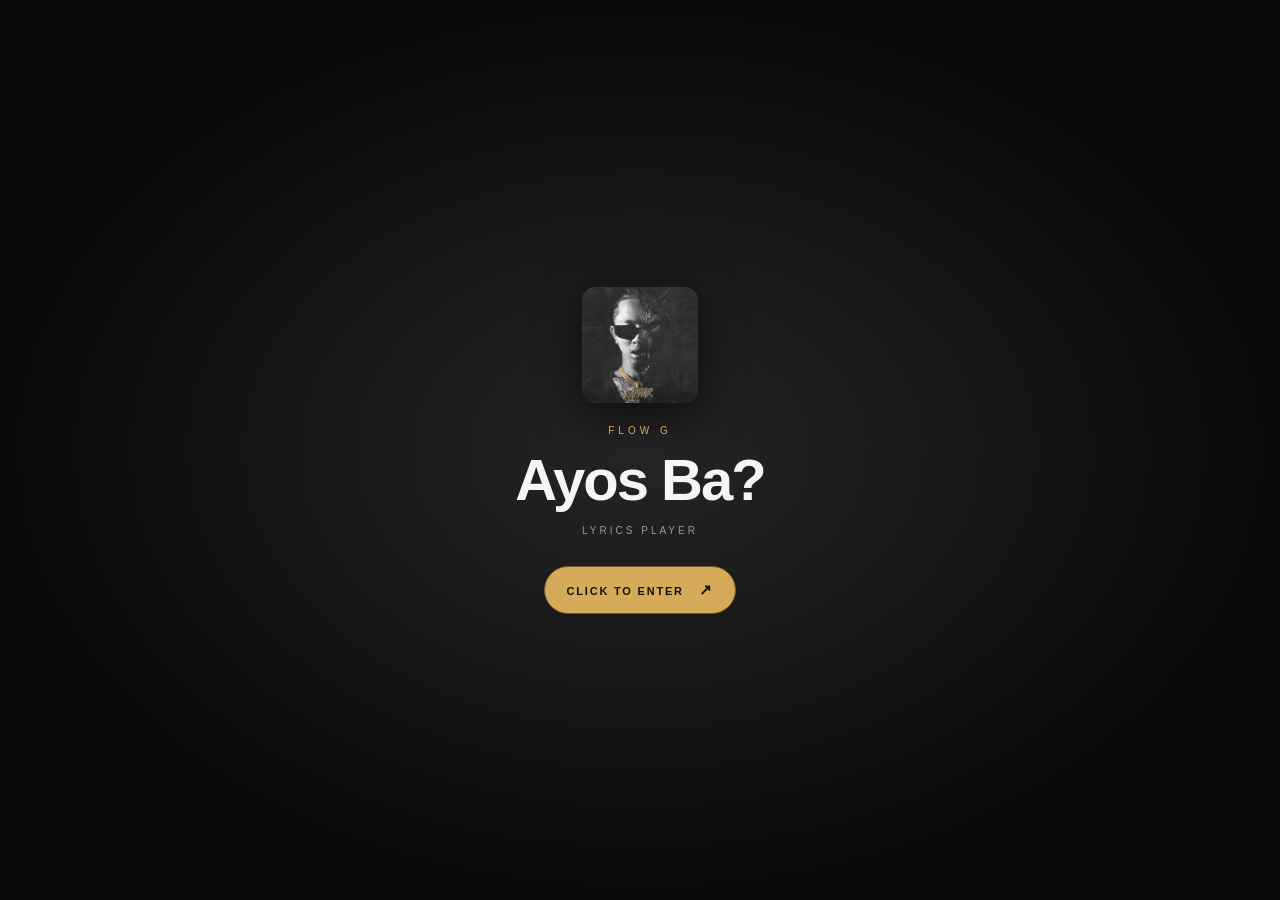
==== commit 89e54f77: "Add files via upload" ====
--- a/index.html
+++ b/index.html
@@ -1,473 +1,133 @@
-<!DOCTYPE html>
-<html lang="en">
+<!doctype html>
+<html lang="tl">
 <head>
-  <meta charset="UTF-8" />
-  <meta name="viewport" content="width=device-width, initial-scale=1.0, maximum-scale=5.0, viewport-fit=cover" />
-  <title>XCLSV ✦ SUPREME CLAN</title>
-  <link rel="icon" type="image/png" href="https://file.garden/aWEjqj03KS-m2Cfz/xolums/xlms" />
-  
-  <!-- Google Fonts -->
-  <link rel="preconnect" href="https://fonts.googleapis.com">
-  <link rel="preconnect" href="https://fonts.gstatic.com" crossorigin>
-  <link href="https://fonts.googleapis.com/css2?family=Archivo:ital,wght@0,300;0,400;0,500;0,600;0,700;0,800;1,400&family=Cinzel:wght@500;700;900&family=Nosifer&family=Playfair+Display:ital,wght@0,600;0,800;0,900;1,600&family=Space+Grotesk:wght@400;500;600;700&display=swap" rel="stylesheet">
-  
-  <!-- Font Awesome Icons -->
-  <link rel="stylesheet" href="https://cdnjs.cloudflare.com/ajax/libs/font-awesome/6.5.1/css/all.min.css" />
-
-  <!-- Stylesheet -->
-  <link rel="stylesheet" href="style.css" />
+  <meta charset="utf-8">
+  <meta name="viewport" content="width=device-width, initial-scale=1">
+  <meta name="theme-color" content="#090909">
+  <meta name="description" content="Ayos Ba? — lyrics player">
+  <title>Ayos Ba? — Lyrics</title>
+  <link rel="stylesheet" href="style.css">
 </head>
 <body>
+  <section id="intro" class="intro" aria-label="Enter lyrics page">
+    <div class="intro-card">
+      <img src="cover.jpg" onerror="this.src='cover.png'" alt="Ayos Ba cover art" class="intro-cover">
+      <p class="intro-label">FLOW G</p>
+      <h1>Ayos Ba?</h1>
+      <p class="intro-subtitle">LYRICS PLAYER</p>
+      <button id="enter" class="enter-button" type="button">CLICK TO ENTER <span aria-hidden="true">↗</span></button>
+    </div>
+  </section>
 
-  <!-- CUSTOM MOUSE CURSOR -->
-  <div class="custom-cursor" id="cursor"></div>
-  <div class="cursor-trail" id="cursor-trail"></div>
+  <main class="page" id="main-page" aria-label="Ayos Ba lyrics player">
+    <header class="header">
+      <div class="track">
+        <img class="cover" src="cover.jpg" onerror="this.src='cover.png'" alt="Ayos Ba cover art">
+        <div class="track-info"><p class="eyebrow">LYRICS</p><h1>Ayos Ba?</h1><p class="artist">Flow G</p></div>
+      </div>
+      <button id="play" class="play" type="button" aria-label="Play song" title="Play/Pause">▶</button>
+    </header>
 
-  <!-- INTERACTIVE CANVAS BACKGROUND -->
-  <canvas id="bg-canvas"></canvas>
-
-  <!-- SPLASH / INTRO SCREEN -->
-  <div id="intro">
-    <div class="intro-content">
-      <div class="intro-badge">XCLSV SYNDICATE</div>
-      <div class="intro-logo-text" id="splash-title">XCLSV</div>
-      <div class="intro-sub" id="splash-sub">— SUPREME HEADS: CREAM ✦ YUU ✦ EYA —</div>
-      
-      <div class="intro-cta">
-        <div class="cta-sound-wave">
-          <span></span><span></span><span></span><span></span><span></span>
-        </div>
-        <div class="cta-text">CLICK TO ENTER CLAN</div>
-        <div class="cta-hint">tap anywhere to begin sound & experience</div>
-      </div>
-    </div>
-  </div>
-
-  <!-- AUDIO ELEMENT -->
-  <audio id="bgMusic" src="Addicted To You.mp3" preload="auto" loop></audio>
-
-  <!-- TOP NAVIGATION BAR -->
-  <header class="top-nav" id="top-nav">
-    <div class="nav-brand">
-      <span class="brand-sparkle">⚔</span>
-      <span class="brand-name" id="nav-brand-name">XCLSV</span>
-    </div>
-
-    <nav class="nav-links">
-      <a href="#page-heads" class="nav-link active" data-scroll="page-heads">Heads</a>
-      <a href="#page-fame" class="nav-link" data-scroll="page-fame">Hall of Fame</a>
-      <a href="#page-members" class="nav-link" data-scroll="page-members">Members</a>
-      <button class="nav-music-btn" id="open-music-modal-nav" title="Music Playlist">
-        <i class="fa-solid fa-music"></i>
-        <span class="nav-song-name" id="nav-song-title">Sarapan</span>
-      </button>
-    </nav>
-  </header>
-
-  <!-- MAIN CLAN SECTIONS WRAPPER -->
-  <main class="main-wrapper">
-
-    <!-- ================= SECTION 1: CLAN HEADS (TRIUMVIRATE: CREAM, YUU, EYA) ================= -->
-    <section class="page-section" id="page-heads">
-      <div class="section-badge">— SUPREME LEADERSHIP TRIUMVIRATE —</div>
-      <h1 class="section-title">CLAN HEADS</h1>
-      <p class="section-subtitle">The Founders & Supreme Leaders of XCLSV</p>
-
-      <!-- HEADS CARDS ROW (3 SUPREME LEADERS) -->
-      <div class="heads-container heads-trio">
-
-        <!-- ================= CARD 1: CREAM (HEAD) ================= -->
-        <div class="head-card-wrap" id="wrap-cream">
-          <div class="head-card" id="card-cream" data-tilt>
-            <div class="card-glow-layer"></div>
-            <div class="card-glass-sheen"></div>
-            
-            <!-- Banner -->
-            <div class="card-banner" id="banner-cream" style="background-image: url('https://media2.giphy.com/media/v1.Y2lkPTc5MGI3NjExdDRtcTM1OWtvNXNta3Jrd3FmcnJtb2cya2t1NmNxeng3eXppcXdwNSZlcD12MV9pbnRlcm5hbF9naWZfYnlfaWQmY3Q9Zw/117XNEF51xu8Wk/giphy.gif');">
-              <div class="banner-overlay"></div>
-              <div class="card-rank-tag cream-rank">
-                <i class="fa-solid fa-crown"></i>
-                <span>CLAN HEAD</span>
-              </div>
-            </div>
-
-            <!-- Avatar & Presence -->
-            <div class="avatar-container">
-              <div class="avatar-ring cream-ring">
-                <div class="avatar-img" id="avatar-cream"></div>
-                <img class="avatar-deco" id="deco-cream" src="" alt="decoration" />
-                <div class="status-orb offline" id="status-orb-cream">
-                  <div class="status-pulse"></div>
-                </div>
-              </div>
-            </div>
-
-            <!-- Profile Details -->
-            <div class="profile-content">
-              <div class="name-row">
-                <h2 class="display-name" id="name-cream">Cwerm</h2>
-                <span class="user-role-badge cream-badge">Founder</span>
-              </div>
-              <div class="username-tag" id="tag-cream">@Cream</div>
-
-              <!-- Clan Bio / Quote -->
-              <div class="custom-bio" id="bio-cream">
-                <i class="fa-solid fa-quote-left quote-icon"></i>
-                <span id="bio-text-cream">AHHH YAMETE ✦ XCLSV Head</span>
-              </div>
-
-              <!-- Status Indicator Row -->
-              <div class="status-detail-row">
-                <span class="status-dot-mini offline" id="status-mini-cream"></span>
-                <span class="status-text-label" id="status-label-cream">Offline</span>
-              </div>
-
-              <!-- Spotify Live Widget -->
-              <div class="spotify-widget" id="spotify-cream">
-                <div class="spotify-vinyl-wrap">
-                  <img class="spotify-cover" id="sp-art-cream" src="https://cdn.discordapp.com/embed/avatars/0.png" alt="cover" />
-                  <div class="vinyl-groove"></div>
-                </div>
-                <div class="spotify-info">
-                  <div class="spotify-header">
-                    <i class="fa-brands fa-spotify spotify-icon"></i>
-                    <span>LISTENING TO SPOTIFY</span>
-                  </div>
-                  <div class="spotify-song" id="sp-song-cream">Song Name</div>
-                  <div class="spotify-artist" id="sp-artist-cream">Artist Name</div>
-                  <div class="spotify-eq">
-                    <span></span><span></span><span></span><span></span>
-                  </div>
-                </div>
-              </div>
-
-              <!-- Custom Activity / Game Widget -->
-              <div class="activity-widget" id="activity-cream">
-                <i class="fa-solid fa-gamepad activity-icon"></i>
-                <div class="activity-info">
-                  <div class="activity-title" id="act-title-cream">PLAYING A GAME</div>
-                  <div class="activity-name" id="act-name-cream">Game Name</div>
-                </div>
-              </div>
-
-              <!-- Card Actions -->
-              <div class="card-actions">
-                <button class="action-btn copy-btn" id="copy-btn-cream" title="Copy Discord ID">
-                  <i class="fa-regular fa-copy"></i>
-                  <span>Copy ID</span>
-                </button>
-                <button class="action-btn mention-btn" id="mention-btn-cream" title="Copy Discord Mention">
-                  <i class="fa-solid fa-at"></i>
-                  <span>Mention</span>
-                </button>
-              </div>
-            </div>
-          </div>
-        </div>
-
-        <!-- ================= CARD 2: YUU (HEAD) ================= -->
-        <div class="head-card-wrap" id="wrap-yuu">
-          <div class="head-card" id="card-yuu" data-tilt>
-            <div class="card-glow-layer"></div>
-            <div class="card-glass-sheen"></div>
-            
-            <!-- Banner -->
-            <div class="card-banner" id="banner-yuu" style="background-image: url('https://i.pinimg.com/736x/36/74/4a/36744aed24a1e4825445d5321e251e4c.jpg');">
-              <div class="banner-overlay"></div>
-              <div class="card-rank-tag yuu-rank">
-                <i class="fa-solid fa-crown"></i>
-                <span>CLAN HEAD</span>
-              </div>
-            </div>
-
-            <!-- Avatar & Presence -->
-            <div class="avatar-container">
-              <div class="avatar-ring yuu-ring">
-                <div class="avatar-img" id="avatar-yuu"></div>
-                <img class="avatar-deco" id="deco-yuu" src="" alt="decoration" />
-                <div class="status-orb offline" id="status-orb-yuu">
-                  <div class="status-pulse"></div>
-                </div>
-              </div>
-            </div>
-
-            <!-- Profile Details -->
-            <div class="profile-content">
-              <div class="name-row">
-                <h2 class="display-name" id="name-yuu">Yuu</h2>
-                <span class="user-role-badge yuu-badge">Founder</span>
-              </div>
-              <div class="username-tag" id="tag-yuu">@yuu</div>
-
-              <!-- Clan Bio / Quote -->
-              <div class="custom-bio" id="bio-yuu">
-                <i class="fa-solid fa-quote-left quote-icon"></i>
-                <span id="bio-text-yuu">Commanding XCLSV with Cream & Eya ✦ Clan Head</span>
-              </div>
-
-              <!-- Status Indicator Row -->
-              <div class="status-detail-row">
-                <span class="status-dot-mini offline" id="status-mini-yuu"></span>
-                <span class="status-text-label" id="status-label-yuu">Offline</span>
-              </div>
-
-              <!-- Spotify Live Widget -->
-              <div class="spotify-widget" id="spotify-yuu">
-                <div class="spotify-vinyl-wrap">
-                  <img class="spotify-cover" id="sp-art-yuu" src="https://cdn.discordapp.com/embed/avatars/0.png" alt="cover" />
-                  <div class="vinyl-groove"></div>
-                </div>
-                <div class="spotify-info">
-                  <div class="spotify-header">
-                    <i class="fa-brands fa-spotify spotify-icon"></i>
-                    <span>LISTENING TO SPOTIFY</span>
-                  </div>
-                  <div class="spotify-song" id="sp-song-yuu">Song Name</div>
-                  <div class="spotify-artist" id="sp-artist-yuu">Artist Name</div>
-                  <div class="spotify-eq">
-                    <span></span><span></span><span></span><span></span>
-                  </div>
-                </div>
-              </div>
-
-              <!-- Custom Activity / Game Widget -->
-              <div class="activity-widget" id="activity-yuu">
-                <i class="fa-solid fa-gamepad activity-icon"></i>
-                <div class="activity-info">
-                  <div class="activity-title" id="act-title-yuu">PLAYING A GAME</div>
-                  <div class="activity-name" id="act-name-yuu">Game Name</div>
-                </div>
-              </div>
-
-              <!-- Card Actions -->
-              <div class="card-actions">
-                <button class="action-btn copy-btn" id="copy-btn-yuu" title="Copy Discord ID">
-                  <i class="fa-regular fa-copy"></i>
-                  <span>Copy ID</span>
-                </button>
-                <button class="action-btn mention-btn" id="mention-btn-yuu" title="Copy Discord Mention">
-                  <i class="fa-solid fa-at"></i>
-                  <span>Mention</span>
-                </button>
-              </div>
-            </div>
-          </div>
-        </div>
-
-        <!-- ================= CARD 3: EYA (HEAD) ================= -->
-        <div class="head-card-wrap" id="wrap-eya">
-          <div class="head-card" id="card-eya" data-tilt>
-            <div class="card-glow-layer"></div>
-            <div class="card-glass-sheen"></div>
-            
-            <!-- Banner -->
-            <div class="card-banner" id="banner-eya" style="background-image: url('https://cdn.discordapp.com/attachments/1489605577532244110/1538469508379971714/29d7b176d5dd6347db3b2aada7ad24bc.gif?ex=6a82cae2&is=6a817962&hm=cccaebdf14bde54c332b5df1c28944c508405ca3e8578dab54f679e5ab4da2c0');">
-              <div class="banner-overlay"></div>
-              <div class="card-rank-tag eya-rank">
-                <i class="fa-solid fa-crown"></i>
-                <span>CLAN HEAD</span>
-              </div>
-            </div>
-
-            <!-- Avatar & Presence -->
-            <div class="avatar-container">
-              <div class="avatar-ring eya-ring">
-                <div class="avatar-img" id="avatar-eya"></div>
-                <img class="avatar-deco" id="deco-eya" src="" alt="decoration" />
-                <div class="status-orb offline" id="status-orb-eya">
-                  <div class="status-pulse"></div>
-                </div>
-              </div>
-            </div>
-
-            <!-- Profile Details -->
-            <div class="profile-content">
-              <div class="name-row">
-                <h2 class="display-name" id="name-eya">Eya</h2>
-                <span class="user-role-badge eya-badge">Founder</span>
-              </div>
-              <div class="username-tag" id="tag-eya">@eyaya</div>
-
-              <!-- Clan Bio / Quote -->
-              <div class="custom-bio" id="bio-eya">
-                <i class="fa-solid fa-quote-left quote-icon"></i>
-                <span id="bio-text-eya">BATA LANG NAMIN ✦ XCLSV Head</span>
-              </div>
-
-              <!-- Status Indicator Row -->
-              <div class="status-detail-row">
-                <span class="status-dot-mini offline" id="status-mini-eya"></span>
-                <span class="status-text-label" id="status-label-eya">Offline</span>
-              </div>
-
-              <!-- Spotify Live Widget -->
-              <div class="spotify-widget" id="spotify-eya">
-                <div class="spotify-vinyl-wrap">
-                  <img class="spotify-cover" id="sp-art-eya" src="https://cdn.discordapp.com/embed/avatars/0.png" alt="cover" />
-                  <div class="vinyl-groove"></div>
-                </div>
-                <div class="spotify-info">
-                  <div class="spotify-header">
-                    <i class="fa-brands fa-spotify spotify-icon"></i>
-                    <span>LISTENING TO SPOTIFY</span>
-                  </div>
-                  <div class="spotify-song" id="sp-song-eya">Song Name</div>
-                  <div class="spotify-artist" id="sp-artist-eya">Artist Name</div>
-                  <div class="spotify-eq">
-                    <span></span><span></span><span></span><span></span>
-                  </div>
-                </div>
-              </div>
-
-              <!-- Custom Activity / Game Widget -->
-              <div class="activity-widget" id="activity-eya">
-                <i class="fa-solid fa-gamepad activity-icon"></i>
-                <div class="activity-info">
-                  <div class="activity-title" id="act-title-eya">PLAYING A GAME</div>
-                  <div class="activity-name" id="act-name-eya">Game Name</div>
-                </div>
-              </div>
-
-              <!-- Card Actions -->
-              <div class="card-actions">
-                <button class="action-btn copy-btn" id="copy-btn-eya" title="Copy Discord ID">
-                  <i class="fa-regular fa-copy"></i>
-                  <span>Copy ID</span>
-                </button>
-                <button class="action-btn mention-btn" id="mention-btn-eya" title="Copy Discord Mention">
-                  <i class="fa-solid fa-at"></i>
-                  <span>Mention</span>
-                </button>
-              </div>
-            </div>
-          </div>
-        </div>
-
+    <section class="lyrics" aria-label="Lyrics">
+      <div class="lyric-box">
+        <p class="lyric-line active">Kamusta ka na? Kamusta ka na? (kamusta?)</p>
+        <p class="lyric-line">Ayos ka lang ba ayos ka lang ba (ayos ba)</p>
+        <p class="lyric-line">Wala namang dapat ipag-alala</p>
+        <p class="lyric-line">Maniwala 'Wag ka mangamba</p>
+        <p class="lyric-line">Habang oras ay tumatakbo (oh)</p>
+        <p class="lyric-line">Kailangan malaman mo</p>
+        <p class="lyric-line">Kung ano 'Yung mga gusto mo lang</p>
+        <p class="lyric-line">Sa tunay na kailangan mo</p>
+        <p class="lyric-line">Kung sino pa 'Yung mga mahiling</p>
+        <p class="lyric-line">Sila pa mga nagtatampo</p>
+        <p class="lyric-line">Ulanin ka man nang ulanin</p>
+        <p class="lyric-line">May iba pa ring binabagyo</p>
+        <p class="lyric-line">Lumingon sa paligid makikita</p>
+        <p class="lyric-line">'Yung iba hirap na rin nakangiti pa</p>
+        <p class="lyric-line">'Yung iba wala kahit na bisikleta</p>
+        <p class="lyric-line">Habang ikaw naghahanap ka pa ng gasolina</p>
+        <p class="lyric-line">Kung lungkot 'Tsaka bigat magkapalitan</p>
+        <p class="lyric-line">Saluhin mo lang lahat 'Wag ka lumiban</p>
+        <p class="lyric-line">'Yan ang mga dahilan para tumibay tayo</p>
+        <p class="lyric-line">'Di lang 'Yan basta palamuti lang</p>
+        <p class="lyric-line">Gumawa ng paraan kaysa magreklamo</p>
+        <p class="lyric-line">Isa 'Yan sa pinakamahalaga</p>
+        <p class="lyric-line">Ang sikreto para 'Di ka mapagod</p>
+        <p class="lyric-line">Gawin kung sa'n ka pinakamasaya</p>
+        <p class="lyric-line">Para 'Di mo rin kailangan magtiis</p>
+        <p class="lyric-line">'Tsaka 'Di ka din gaano mainip</p>
+        <p class="lyric-line">Kasi 'Di lahat ng bagay mabilis</p>
+        <p class="lyric-line">Kamusta ka na kamusta ka na (kamusta ka na)</p>
+        <p class="lyric-line">Ayos ka lang ba ayos ka lang ba (ayos ka lang ba)</p>
+        <p class="lyric-line">Wala namang dapat ipag-alala</p>
+        <p class="lyric-line">Maniwala 'Wag ka mangamba</p>
+        <p class="lyric-line">'Wag ka na maraming hinahanap (whoa)</p>
+        <p class="lyric-line">Kasa gising ipagpasalamat (whoa)</p>
+        <p class="lyric-line">Lalo na kapag may nilalatag ka</p>
+        <p class="lyric-line">Du'n palang dapat ay mapanatag na</p>
+        <p class="lyric-line">'Yung iba walang nasisilungan</p>
+        <p class="lyric-line">'Yung iba nagugutuman</p>
+        <p class="lyric-line">'Yung iba baon sa utang</p>
+        <p class="lyric-line">'Yung iba nasa kulungan</p>
+        <p class="lyric-line">Sarili 'Di matulungan habang ikaw ay malaya ka</p>
+        <p class="lyric-line">Sa 'Yo ako na magbabalik</p>
+        <p class="lyric-line">Tatapik na natural lang ang dumadaing</p>
+        <p class="lyric-line">May mga bagay na 'Di dumadating</p>
+        <p class="lyric-line">Kasi 'Pag nasa 'Yo na hindi ka na sabik</p>
+        <p class="lyric-line">Tignan mo na lamang 'Yung iba kahit mayro'ng dinadala</p>
+        <p class="lyric-line">Hindi marunong madala kasi marunong magdala</p>
+        <p class="lyric-line">Sa mga pagsubok 'Di sila nagpadala</p>
+        <p class="lyric-line">Tignan mo ngayon kung saan sila dinala</p>
+        <p class="lyric-line">Mga daraanan natin kahit malala</p>
+        <p class="lyric-line">'Pag nalampasan balewala na rin malaon</p>
+        <p class="lyric-line">Pagka wala ka pang mga sugat sa kahapon</p>
+        <p class="lyric-line">Du'n mo masasabi na hindi ka pa malayo</p>
+        <p class="lyric-line">Asahan na kung saan-saan ka pa dadapo</p>
+        <p class="lyric-line">'Tsaka kung saan-saan ka dadalhin ng alon</p>
+        <p class="lyric-line">'Wag magmadali kasi wala kang hinahabol</p>
+        <p class="lyric-line">Huminga ka pagka hinahapo</p>
+        <p class="lyric-line">Kamusta ka na kamusta ka na (kamusta ka na)</p>
+        <p class="lyric-line">Ayos ka lang ba ayos ka lang ba (ayos ka lang ba)</p>
+        <p class="lyric-line">Wala namang dapat ipag-alala</p>
+        <p class="lyric-line">Maniwala 'Wag ka mangamba</p>
+        <p class="lyric-line">Ano man ang kalagayan sana makaraos ka</p>
+        <p class="lyric-line">Mga pinagdadaanan mo matapos na</p>
+        <p class="lyric-line">'Di mo na dapat isipin kung may galos ka</p>
+        <p class="lyric-line">Ang mahalaga ayos ka ayos ba</p>
+        <p class="lyric-line">Mga gusto makamit 'Wag ka mangangalay abutin</p>
+        <p class="lyric-line">'Wag mo ako biguin</p>
+        <p class="lyric-line">'Di lang ako handa makinig</p>
+        <p class="lyric-line">Tutulungan pa kita na humiling para lalong tuparin</p>
+        <p class="lyric-line">Lagi lang nakaalalay na makatawid</p>
+        <p class="lyric-line">'Di nakakalimot na ika'y kamustahin</p>
+        <p class="lyric-line">Sana 'Pag ako naman kailangan pasagip</p>
+        <p class="lyric-line">May makaalala na ako ay tanungin</p>
+        <p class="lyric-line">Kamusta ka na kamusta ka na (kamusta ka na)</p>
+        <p class="lyric-line">Ayos ka lang ba ayos ka lang ba (ayos ka lang ba)</p>
+        <p class="lyric-line">Wala namang dapat ipag-alala</p>
+        <p class="lyric-line">Maniwala 'Wag ka mangamba</p>
+        <p class="lyric-line">Kamusta ka na kamusta ka na (kamusta ka na)</p>
+        <p class="lyric-line">Ayos ka lang ba ayos ka lang ba (ayos ka lang ba)</p>
+        <p class="lyric-line">Wala namang dapat ipag-alala (ipag-alala)</p>
+        <p class="lyric-line">Maniwala 'Wag ka mangamba</p>
+        <p class="lyric-line">Kamusta ka na kamusta ka na (kamusta ka na)</p>
+        <p class="lyric-line">Ayos ka lang ba ayos ka lang ba (ayos ka lang ba)</p>
+        <p class="lyric-line">Wala namang dapat ipag-alala</p>
+        <p class="lyric-line">Maniwala 'Wag ka mangamba</p>
+        <p class="lyric-line ending">I miss you balik kana please AHHHH!!</p>
       </div>
     </section>
 
-    <!-- ================= SECTION 2: HALL OF FAME ================= -->
-    <section class="page-section" id="page-fame">
-      <div class="section-badge">— HONORABLE RANKS —</div>
-      <h2 class="section-title">HALL OF FAME</h2>
-      <p class="section-subtitle">XCLSV Elite Legends & Honored Members</p>
-
-      <!-- Hall of Fame Grid -->
-      <div class="clan-grid" id="fame-grid">
-        <!-- Populated dynamically via script.js -->
-      </div>
-    </section>
-
-    <!-- ================= SECTION 3: CLAN MEMBERS ================= -->
-    <section class="page-section" id="page-members">
-      <div class="section-badge">— ACTIVE VANGUARD —</div>
-      <h2 class="section-title">MEMBERS</h2>
-      <p class="section-subtitle">Official XCLSV verified roster</p>
-
-      <!-- Members Grid -->
-      <div class="clan-grid" id="members-grid">
-        <!-- Populated dynamically via script.js -->
-      </div>
-    </section>
-
-    <!-- FOOTER WATERMARK -->
-    <footer class="showcase-footer">
-      <div class="footer-tag">— XCLSV CLAN ✦ HEADS: CREAM ✦ YUU ✦ EYA —</div>
-    </footer>
+    <div class="player">
+      <span id="current">0:00</span>
+      <input id="seek" aria-label="Song progress" type="range" min="0" max="100" value="0">
+      <span id="duration">0:00</span>
+    </div>
+    <p id="status" role="status" aria-live="polite"></p>
+    <audio id="song" preload="metadata">
+      <source src="ayos-ba-audio.mp3" type="audio/mpeg">
+    </audio>
   </main>
-
-  <!-- ================= FLOATING AUDIO HUD CONTROLLER ================= -->
-  <aside class="audio-hud" id="audio-hud">
-    <div class="hud-left">
-      <button class="hud-play-btn" id="hud-play-btn" title="Play / Pause">
-        <i class="fa-solid fa-play" id="hud-play-icon"></i>
-      </button>
-      
-      <!-- Live Audio Waveform Bars -->
-      <div class="hud-waveform" id="hud-waveform">
-        <span></span><span></span><span></span><span></span><span></span>
-      </div>
-
-      <div class="hud-info">
-        <div class="hud-title" id="hud-track-title">Sarapan</div>
-        <div class="hud-status" id="hud-track-status">Click to play sound</div>
-      </div>
-    </div>
-
-    <div class="hud-right">
-      <!-- Progress Track & Seekbar -->
-      <div class="hud-progress-container">
-        <span class="hud-time" id="hud-time-current">0:00</span>
-        <div class="hud-progress-bar" id="hud-progress-bar">
-          <div class="hud-progress-fill" id="hud-progress-fill"></div>
-        </div>
-        <span class="hud-time" id="hud-time-duration">0:00</span>
-      </div>
-
-      <!-- Volume & Playlist Triggers -->
-      <div class="hud-controls">
-        <button class="hud-btn" id="hud-mute-btn" title="Mute / Unmute">
-          <i class="fa-solid fa-volume-high" id="hud-vol-icon"></i>
-        </button>
-        <input type="range" class="hud-volume-slider" id="hud-vol-slider" min="0" max="1" step="0.01" value="0.85" />
-        <button class="hud-btn playlist-toggle-btn" id="hud-playlist-btn" title="Open Music Player & Changer">
-          <i class="fa-solid fa-compact-disc"></i>
-        </button>
-      </div>
-    </div>
-  </aside>
-
-  <!-- ================= MUSIC CHANGER & PLAYLIST MODAL ================= -->
-  <div class="music-modal-backdrop" id="music-modal">
-    <div class="music-modal-card">
-      <div class="modal-header">
-        <div class="modal-title-wrap">
-          <i class="fa-solid fa-music modal-icon"></i>
-          <div>
-            <h3 class="modal-title">XCLSV Audio Player & Changer</h3>
-            <p class="modal-sub">Choose a preset track, enter a URL, or upload your own song</p>
-          </div>
-        </div>
-        <button class="modal-close-btn" id="close-music-modal">
-          <i class="fa-solid fa-xmark"></i>
-        </button>
-      </div>
-
-      <div class="modal-body">
-        <!-- Preset Playlist -->
-        <div class="playlist-section">
-          <div class="section-label">PRESET PLAYLIST</div>
-          <div class="track-list" id="preset-track-list">
-            <!-- Populated via script.js -->
-          </div>
-        </div>
-
-        <!-- Custom Audio URL Section -->
-        <div class="custom-audio-section">
-          <div class="section-label">PLAY CUSTOM AUDIO URL</div>
-          <div class="input-row">
-            <input type="text" class="audio-input" id="custom-audio-url" placeholder="https://example.com/your-song.mp3" />
-            <button class="audio-apply-btn" id="apply-audio-url">Play URL</button>
-          </div>
-        </div>
-
-        <!-- File Upload Section -->
-        <div class="custom-file-section">
-          <div class="section-label">OR UPLOAD LOCAL AUDIO</div>
-          <label class="file-upload-box" for="audio-file-input">
-            <i class="fa-solid fa-cloud-arrow-up upload-icon"></i>
-            <span id="upload-label-text">Select an MP3 / WAV from your computer</span>
-            <input type="file" id="audio-file-input" accept="audio/*" style="display:none;" />
-          </label>
-        </div>
-      </div>
-    </div>
-  </div>
-
-  <!-- TOAST NOTIFICATION CONTAINER -->
-  <div class="toast-container" id="toast-container"></div>
-
-  <!-- MAIN SCRIPT -->
   <script src="script.js"></script>
 </body>
-</html>
+</html>
--- a/style.css
+++ b/style.css
@@ -1,1701 +1,73 @@
-/* ============================================================
-   XOLUMS CLAN ✦ ULTRA DESIGN SYSTEM (10,000,000,000x)
-   Heads (Eya & Yuu) + Hall of Fame + Members
-   ============================================================ */
+*{box-sizing:border-box}
+:root{color-scheme:dark;--gold:#d5aa58;--muted:#a7a7a7}
+html{min-width:320px}
+body{margin:0;min-height:100vh;background:radial-gradient(ellipse at top,#242424 0%,#0b0b0b 65%);color:#f5f5f5;font-family:Arial,Helvetica,sans-serif}
+.page{width:min(720px,100% - 32px);margin:0 auto;padding:28px 0 36px;opacity:0;animation:page-in .6s .15s forwards}
+.header{display:flex;align-items:center;justify-content:space-between;gap:20px;padding:14px 0 22px;border-bottom:1px solid #333}
+.track{display:flex;align-items:center;gap:16px;min-width:0}
+.cover{width:76px;height:76px;object-fit:cover;border-radius:8px;box-shadow:0 8px 24px rgba(0,0,0,0.5)}
+.eyebrow{font-size:10px;letter-spacing:3px;color:var(--gold);margin:0 0 7px}
+h1{font-size:clamp(24px,5vw,36px);margin:0;letter-spacing:-1px}
+.artist{margin:7px 0 0;color:var(--muted);font-size:14px}
+button{font:inherit}
+.play{flex:0 0 48px;width:48px;height:48px;border:0;border-radius:50%;background:var(--gold);color:#111;font-size:19px;cursor:pointer;transition:transform .18s,filter .18s}
+.play:hover{transform:scale(1.06);filter:brightness(1.12)}
+.play:focus-visible,input:focus-visible,.enter-button:focus-visible{outline:2px solid white;outline-offset:3px}
 
-:root {
-    --bg-main: #040406;
-    --bg-card: rgba(14, 14, 18, 0.75);
-    --bg-card-hover: rgba(20, 20, 26, 0.9);
-    --border-card: rgba(255, 255, 255, 0.08);
-    --border-card-hover: rgba(255, 255, 255, 0.25);
-    --text-main: #ffffff;
-    --text-muted: rgba(255, 255, 255, 0.55);
-    --text-faint: rgba(255, 255, 255, 0.28);
-    --accent-glow: rgba(255, 255, 255, 0.25);
-    --eya-accent: #ff7ebb;
-    --eya-glow: rgba(255, 126, 187, 0.35);
-    --yuu-accent: #7eb4ff;
-    --yuu-glow: rgba(126, 180, 255, 0.35);
-    --transition-bounce: cubic-bezier(0.34, 1.56, 0.64, 1);
-    --transition-smooth: cubic-bezier(0.16, 1, 0.3, 1);
+.lyrics{
+  min-height: 260px;
+  display: flex;
+  justify-content: center;
+  align-items: center;
+  padding: 24px 0;
+}
+.lyric-box {
+  width: min(580px, 92%);
+  min-height: 140px;
+  background: rgba(255, 255, 255, 0.04);
+  border: 1px solid rgba(213, 170, 88, 0.25);
+  border-radius: 16px;
+  padding: 28px 20px;
+  display: flex;
+  justify-content: center;
+  align-items: center;
+  text-align: center;
+  box-shadow: 0 10px 30px rgba(0, 0, 0, 0.5);
+  backdrop-filter: blur(8px);
+}
+.lyric-line {
+  display: none;
+  font-size: clamp(18px, 4.2vw, 26px);
+  font-weight: 700;
+  line-height: 1.5;
+  margin: 0;
+  color: #ffffff;
+  animation: fadeIn 0.3s ease-in-out;
+}
+.lyric-line.active {
+  display: block;
+}
+.lyric-line.ending {
+  color: #d5aa58;
+}
+@keyframes fadeIn {
+  from { opacity: 0; transform: translateY(6px); }
+  to { opacity: 1; transform: translateY(0); }
 }
 
-* {
-    margin: 0;
-    padding: 0;
-    box-sizing: border-box;
-    -webkit-tap-highlight-color: transparent;
-    cursor: none; /* Handled by custom cursor */
-}
-
-html {
-    scroll-behavior: smooth;
-    -webkit-text-size-adjust: 100%;
-}
-
-body {
-    background-color: var(--bg-main);
-    color: var(--text-main);
-    font-family: 'Space Grotesk', 'Archivo', sans-serif;
-    overflow-x: hidden;
-    min-height: 100vh;
-    -webkit-font-smoothing: antialiased;
-}
-
-::selection {
-    background: #ffffff;
-    color: #000000;
-}
-
-/* ============================================================
-   CUSTOM CURSOR
-============================================================ */
-.custom-cursor {
-    position: fixed;
-    top: 0;
-    left: 0;
-    width: 6px;
-    height: 6px;
-    background: #fff;
-    border-radius: 50%;
-    pointer-events: none;
-    z-index: 99999;
-    transform: translate(-50%, -50%);
-    box-shadow: 0 0 10px #fff, 0 0 20px rgba(255, 255, 255, 0.8);
-    transition: transform 0.05s ease;
-}
-
-.cursor-trail {
-    position: fixed;
-    top: 0;
-    left: 0;
-    width: 32px;
-    height: 32px;
-    border: 1px solid rgba(255, 255, 255, 0.3);
-    border-radius: 50%;
-    pointer-events: none;
-    z-index: 99998;
-    transform: translate(-50%, -50%);
-    transition: width 0.25s var(--transition-smooth), height 0.25s var(--transition-smooth), border-color 0.25s, transform 0.12s ease-out;
-}
-
-body:hover .custom-cursor { opacity: 1; }
-.cursor-hover .cursor-trail {
-    width: 52px;
-    height: 52px;
-    border-color: rgba(255, 255, 255, 0.8);
-    background: rgba(255, 255, 255, 0.04);
-}
-
-@media (hover: none) and (pointer: coarse) {
-    .custom-cursor, .cursor-trail { display: none !important; }
-    * { cursor: auto !important; }
-}
-
-/* ============================================================
-   CANVAS BACKGROUND
-============================================================ */
-#bg-canvas {
-    position: fixed;
-    inset: 0;
-    width: 100vw;
-    height: 100vh;
-    z-index: 0;
-    pointer-events: none;
-}
-
-/* ============================================================
-   SPLASH / INTRO SCREEN
-============================================================ */
-#intro {
-    position: fixed;
-    inset: 0;
-    background: radial-gradient(circle at 50% 50%, #0d0d14 0%, #000000 100%);
-    display: flex;
-    align-items: center;
-    justify-content: center;
-    z-index: 10000;
-    cursor: pointer;
-    transition: opacity 1s var(--transition-smooth), transform 1s var(--transition-smooth);
-}
-
-#intro.exit {
-    opacity: 0;
-    transform: scale(1.08);
-    pointer-events: none;
-}
-
-.intro-content {
-    display: flex;
-    flex-direction: column;
-    align-items: center;
-    text-align: center;
-    padding: 20px;
-    position: relative;
-    z-index: 2;
-}
-
-.intro-badge {
-    font-size: 10px;
-    letter-spacing: 5px;
-    font-weight: 700;
-    color: rgba(255, 255, 255, 0.5);
-    margin-bottom: 20px;
-    border: 1px solid rgba(255, 255, 255, 0.12);
-    padding: 6px 16px;
-    border-radius: 20px;
-    background: rgba(255, 255, 255, 0.02);
-    backdrop-filter: blur(8px);
-}
-
-.intro-logo-text {
-    font-family: 'Nosifer', monospace;
-    font-size: 64px;
-    letter-spacing: 6px;
-    color: #f2f2f2;
-    text-shadow: 0 0 30px rgba(255, 255, 255, 0.5), 0 0 60px rgba(255, 255, 255, 0.2);
-    animation: introLogoPulse 3s ease-in-out infinite alternate;
-}
-
-@keyframes introLogoPulse {
-    0% { transform: scale(1); filter: drop-shadow(0 0 20px rgba(255,255,255,0.3)); }
-    100% { transform: scale(1.03); filter: drop-shadow(0 0 45px rgba(255,255,255,0.6)); }
-}
-
-.intro-sub {
-    font-family: 'Cinzel', serif;
-    font-size: 14px;
-    letter-spacing: 8px;
-    color: rgba(255, 255, 255, 0.7);
-    margin-top: 14px;
-    margin-bottom: 40px;
-}
-
-.intro-cta {
-    display: flex;
-    flex-direction: column;
-    align-items: center;
-    gap: 8px;
-}
-
-.cta-sound-wave {
-    display: flex;
-    align-items: center;
-    gap: 4px;
-    height: 18px;
-}
-
-.cta-sound-wave span {
-    display: inline-block;
-    width: 2.5px;
-    height: 6px;
-    background: #fff;
-    border-radius: 3px;
-    animation: wavePulse 1.2s ease-in-out infinite;
-}
-
-.cta-sound-wave span:nth-child(1) { animation-delay: 0.0s; height: 8px; }
-.cta-sound-wave span:nth-child(2) { animation-delay: 0.2s; height: 16px; }
-.cta-sound-wave span:nth-child(3) { animation-delay: 0.4s; height: 22px; }
-.cta-sound-wave span:nth-child(4) { animation-delay: 0.2s; height: 14px; }
-.cta-sound-wave span:nth-child(5) { animation-delay: 0.1s; height: 8px; }
-
-@keyframes wavePulse {
-    0%, 100% { transform: scaleY(0.4); opacity: 0.4; }
-    50% { transform: scaleY(1.2); opacity: 1; }
-}
-
-.cta-text {
-    font-size: 11px;
-    font-weight: 700;
-    letter-spacing: 4px;
-    text-transform: uppercase;
-    color: #fff;
-    animation: blinkGlow 2s infinite ease-in-out;
-}
-
-@keyframes blinkGlow {
-    0%, 100% { opacity: 0.5; }
-    50% { opacity: 1; text-shadow: 0 0 10px rgba(255,255,255,0.8); }
-}
-
-.cta-hint {
-    font-size: 9.5px;
-    color: rgba(255, 255, 255, 0.35);
-    letter-spacing: 1px;
-}
-
-/* ============================================================
-   TOP NAVIGATION
-============================================================ */
-.top-nav {
-    position: fixed;
-    top: 0;
-    left: 0;
-    right: 0;
-    display: flex;
-    justify-content: space-between;
-    align-items: center;
-    padding: 22px 44px;
-    z-index: 1000;
-    backdrop-filter: blur(14px);
-    -webkit-backdrop-filter: blur(14px);
-    background: linear-gradient(180deg, rgba(4,4,6,0.85) 0%, transparent 100%);
-    border-bottom: 1px solid rgba(255, 255, 255, 0.04);
-}
-
-.nav-brand {
-    display: flex;
-    align-items: center;
-    gap: 10px;
-}
-
-.brand-sparkle {
-    color: #fff;
-    font-size: 14px;
-}
-
-.brand-name {
-    font-family: 'Cinzel', serif;
-    font-size: 14px;
-    font-weight: 800;
-    letter-spacing: 3px;
-    color: #ffffff;
-}
-
-.nav-links {
-    display: flex;
-    align-items: center;
-    gap: 28px;
-}
-
-.nav-link {
-    color: var(--text-muted);
-    text-decoration: none;
-    font-size: 11px;
-    font-weight: 600;
-    letter-spacing: 2px;
-    text-transform: uppercase;
-    position: relative;
-    transition: color 0.3s ease;
-}
-
-.nav-link::after {
-    content: '';
-    position: absolute;
-    bottom: -6px;
-    left: 0;
-    width: 0;
-    height: 1.5px;
-    background: #fff;
-    transition: width 0.3s var(--transition-bounce);
-}
-
-.nav-link:hover,
-.nav-link.active {
-    color: #fff;
-}
-
-.nav-link:hover::after,
-.nav-link.active::after {
-    width: 100%;
-}
-
-.nav-music-btn {
-    display: flex;
-    align-items: center;
-    gap: 8px;
-    background: rgba(255, 255, 255, 0.06);
-    border: 1px solid rgba(255, 255, 255, 0.14);
-    padding: 6px 14px;
-    border-radius: 20px;
-    color: #fff;
-    font-size: 11px;
-    font-family: inherit;
-    letter-spacing: 1px;
-    transition: all 0.3s ease;
-}
-
-.nav-music-btn:hover {
-    background: rgba(255, 255, 255, 0.15);
-    border-color: rgba(255, 255, 255, 0.35);
-    transform: translateY(-2px);
-}
-
-.nav-song-name {
-    max-width: 120px;
-    white-space: nowrap;
-    overflow: hidden;
-    text-overflow: ellipsis;
-    font-weight: 500;
-}
-
-/* ============================================================
-   MAIN WRAPPER & SECTIONS
-============================================================ */
-.main-wrapper {
-    position: relative;
-    z-index: 2;
-    max-width: 1280px;
-    margin: 0 auto;
-    padding: 110px 24px 140px;
-    display: flex;
-    flex-direction: column;
-    gap: 120px;
-}
-
-.page-section {
-    display: flex;
-    flex-direction: column;
-    align-items: center;
-    text-align: center;
-    width: 100%;
-    position: relative;
-    scroll-margin-top: 100px;
-}
-
-.section-badge {
-    font-size: 10.5px;
-    letter-spacing: 5px;
-    color: rgba(255, 255, 255, 0.4);
-    font-weight: 700;
-    margin-bottom: 12px;
-}
-
-.section-title {
-    font-family: 'Cinzel', serif;
-    font-size: 3rem;
-    font-weight: 900;
-    letter-spacing: 5px;
-    background: linear-gradient(135deg, #ffffff 0%, #a6a6b0 50%, #ffffff 100%);
-    background-size: 200% 200%;
-    -webkit-background-clip: text;
-    background-clip: text;
-    -webkit-text-fill-color: transparent;
-    animation: gradientShift 6s ease-in-out infinite;
-    text-shadow: 0 0 40px rgba(255, 255, 255, 0.2);
-}
-
-@keyframes gradientShift {
-    0% { background-position: 0% 50%; }
-    50% { background-position: 100% 50%; }
-    100% { background-position: 0% 50%; }
-}
-
-.section-subtitle {
-    font-size: 13px;
-    color: rgba(255, 255, 255, 0.45);
-    letter-spacing: 1.5px;
-    margin-top: 8px;
-    margin-bottom: 45px;
-}
-
-/* ============================================================
-   CLAN HEADS ROW (EYA & YUU)
-============================================================ */
-.heads-container {
-    display: flex;
-    justify-content: center;
-    align-items: center;
-    gap: 36px;
-    width: 100%;
-    perspective: 1200px;
-}
-
-.head-card-wrap {
-    flex: 0 1 430px;
-    max-width: 450px;
-    width: 100%;
-    perspective: 1000px;
-}
-
-.head-card {
-    position: relative;
-    background: var(--bg-card);
-    backdrop-filter: blur(20px);
-    -webkit-backdrop-filter: blur(20px);
-    border: 1px solid var(--border-card);
-    border-radius: 24px;
-    overflow: hidden;
-    box-shadow: 0 20px 60px rgba(0, 0, 0, 0.7), 0 0 1px 1px rgba(255, 255, 255, 0.05);
-    transform-style: preserve-3d;
-    transition: transform 0.4s var(--transition-smooth), border-color 0.4s ease, box-shadow 0.4s ease;
-    text-align: left;
-}
-
-.head-card:hover {
-    border-color: var(--border-card-hover);
-    box-shadow: 0 30px 80px rgba(0, 0, 0, 0.85), 0 0 40px rgba(255, 255, 255, 0.08);
-}
-
-#wrap-eya .head-card:hover,
-#wrap-cream .head-card:hover {
-    border-color: rgba(255, 126, 187, 0.35);
-    box-shadow: 0 30px 80px rgba(0, 0, 0, 0.85), 0 0 40px var(--eya-glow);
-}
-
-#wrap-yuu .head-card:hover {
-    border-color: rgba(126, 180, 255, 0.35);
-    box-shadow: 0 30px 80px rgba(0, 0, 0, 0.85), 0 0 40px var(--yuu-glow);
-}
-
-.card-glass-sheen {
-    position: absolute;
-    inset: 0;
-    background: radial-gradient(circle at var(--mouse-x, 50%) var(--mouse-y, 50%), rgba(255, 255, 255, 0.12) 0%, transparent 60%);
-    pointer-events: none;
-    z-index: 10;
-    opacity: 0;
-    transition: opacity 0.3s ease;
-}
-
-.head-card:hover .card-glass-sheen {
-    opacity: 1;
-}
-
-/* Card Banner */
-.card-banner {
-    width: 100%;
-    height: 195px;
-    background-size: cover;
-    background-position: center;
-    position: relative;
-}
-
-.banner-overlay {
-    position: absolute;
-    inset: 0;
-    background: linear-gradient(180deg, rgba(0, 0, 0, 0.2) 0%, rgba(14, 14, 18, 0.95) 100%);
-}
-
-.card-rank-tag {
-    position: absolute;
-    top: 18px;
-    right: 18px;
-    font-size: 9.5px;
-    font-weight: 800;
-    letter-spacing: 2px;
-    padding: 5px 14px;
-    border-radius: 20px;
-    background: rgba(0, 0, 0, 0.7);
-    backdrop-filter: blur(8px);
-    border: 1px solid rgba(255, 255, 255, 0.18);
-    color: #fff;
-    z-index: 2;
-    display: flex;
-    align-items: center;
-    gap: 6px;
-}
-
-.eya-rank,
-.cream-rank,
-.Cream-rank {
-    border-color: rgba(255, 126, 187, 0.4);
-    color: var(--eya-accent);
-}
-
-.yuu-rank {
-    border-color: rgba(126, 180, 255, 0.4);
-    color: var(--yuu-accent);
-}
-
-/* Avatar & Presence */
-.avatar-container {
-    position: relative;
-    padding: 0 28px;
-    margin-top: -55px;
-    z-index: 4;
-    display: flex;
-    justify-content: flex-start;
-}
-
-.avatar-ring {
-    position: relative;
-    width: 96px;
-    height: 96px;
-    border-radius: 50%;
-    padding: 3px;
-    background: linear-gradient(135deg, #ffffff, #666666);
-    box-shadow: 0 10px 30px rgba(0, 0, 0, 0.9);
-}
-
-.eya-ring,
-.cream-ring,
-.Cream-ring {
-    background: linear-gradient(135deg, #ffffff, var(--eya-accent));
-}
-
-.yuu-ring {
-    background: linear-gradient(135deg, #ffffff, var(--yuu-accent));
-}
-
-.avatar-img {
-    width: 100%;
-    height: 100%;
-    border-radius: 50%;
-    background-size: cover;
-    background-position: center;
-    background-color: #1a1a20;
-    border: 3px solid #0e0e12;
-    position: relative;
-}
-
-.avatar-deco {
-    position: absolute;
-    top: -15px;
-    left: -15px;
-    width: calc(100% + 30px);
-    height: calc(100% + 30px);
-    pointer-events: none;
-    z-index: 6;
-    display: none;
-}
-
-.avatar-deco.loaded {
-    display: block;
-}
-
-.status-orb {
-    position: absolute;
-    bottom: 3px;
-    right: 3px;
-    width: 20px;
-    height: 20px;
-    border-radius: 50%;
-    background: #747f8d;
-    border: 3.5px solid #0e0e12;
-    z-index: 7;
-    transition: background 0.3s, box-shadow 0.3s;
-}
-
-.status-orb.online { background: #43b581; box-shadow: 0 0 10px #43b581; }
-.status-orb.idle { background: #faa61a; box-shadow: 0 0 10px #faa61a; }
-.status-orb.dnd { background: #f04747; box-shadow: 0 0 10px #f04747; }
-.status-orb.offline { background: #747f8d; }
-
-.status-pulse {
-    position: absolute;
-    inset: -3px;
-    border-radius: 50%;
-    border: 1.5px solid transparent;
-}
-
-.status-orb.online .status-pulse {
-    border-color: #43b581;
-    animation: statusRipple 2s infinite ease-out;
-}
-
-@keyframes statusRipple {
-    0% { transform: scale(1); opacity: 0.8; }
-    100% { transform: scale(1.8); opacity: 0; }
-}
-
-/* Profile Content */
-.profile-content {
-    padding: 16px 28px 28px;
-}
-
-.name-row {
-    display: flex;
-    align-items: center;
-    gap: 10px;
-    margin-bottom: 2px;
-}
-
-.display-name {
-    font-size: 22px;
-    font-weight: 800;
-    color: #fff;
-    letter-spacing: 0.5px;
-}
-
-.user-role-badge {
-    font-size: 9.5px;
-    font-weight: 700;
-    letter-spacing: 1px;
-    text-transform: uppercase;
-    padding: 2px 8px;
-    border-radius: 12px;
-    background: rgba(255, 255, 255, 0.08);
-    border: 1px solid rgba(255, 255, 255, 0.12);
-    color: rgba(255, 255, 255, 0.8);
-}
-
-.eya-badge,
-.cream-badge,
-.Cream-badge {
-    background: rgba(255, 126, 187, 0.12);
-    border-color: rgba(255, 126, 187, 0.3);
-    color: var(--eya-accent);
-}
-
-.yuu-badge {
-    background: rgba(126, 180, 255, 0.12);
-    border-color: rgba(126, 180, 255, 0.3);
-    color: var(--yuu-accent);
-}
-
-.username-tag {
-    font-size: 12px;
-    color: var(--text-muted);
-    margin-bottom: 14px;
-    font-weight: 500;
-}
-
-.custom-bio {
-    background: rgba(255, 255, 255, 0.03);
-    border: 1px solid rgba(255, 255, 255, 0.06);
-    border-radius: 12px;
-    padding: 10px 14px;
-    font-size: 11.5px;
-    color: rgba(255, 255, 255, 0.75);
-    line-height: 1.5;
-    margin-bottom: 14px;
-    display: flex;
-    align-items: flex-start;
-    gap: 8px;
-}
-
-.quote-icon {
-    font-size: 10px;
-    color: rgba(255, 255, 255, 0.3);
-    margin-top: 3px;
-    flex-shrink: 0;
-}
-
-.status-detail-row {
-    display: flex;
-    align-items: center;
-    gap: 8px;
-    font-size: 11px;
-    color: var(--text-muted);
-    margin-bottom: 16px;
-}
-
-.status-dot-mini {
-    width: 8px;
-    height: 8px;
-    border-radius: 50%;
-    background: #747f8d;
-}
-
-.status-dot-mini.online { background: #43b581; box-shadow: 0 0 6px #43b581; }
-.status-dot-mini.idle { background: #faa61a; box-shadow: 0 0 6px #faa61a; }
-.status-dot-mini.dnd { background: #f04747; box-shadow: 0 0 6px #f04747; }
-.status-dot-mini.offline { background: #747f8d; }
-
-/* Spotify Live Widget */
-.spotify-widget {
-    background: rgba(18, 22, 19, 0.65);
-    border: 1px solid rgba(29, 185, 84, 0.25);
-    border-radius: 14px;
-    padding: 12px;
-    display: none;
-    align-items: center;
-    gap: 14px;
-    margin-bottom: 14px;
-    transition: all 0.3s ease;
-    box-shadow: 0 6px 20px rgba(0, 0, 0, 0.4);
-}
-
-.spotify-widget.active {
-    display: flex;
-}
-
-.spotify-vinyl-wrap {
-    position: relative;
-    width: 48px;
-    height: 48px;
-    flex-shrink: 0;
-}
-
-.spotify-cover {
-    width: 100%;
-    height: 100%;
-    border-radius: 50%;
-    object-fit: cover;
-    border: 2px solid rgba(29, 185, 84, 0.5);
-    animation: spinVinyl 8s linear infinite;
-}
-
-@keyframes spinVinyl {
-    from { transform: rotate(0deg); }
-    to { transform: rotate(360deg); }
-}
-
-.spotify-info {
-    flex: 1;
-    min-width: 0;
-}
-
-.spotify-header {
-    display: flex;
-    align-items: center;
-    gap: 6px;
-    font-size: 8.5px;
-    font-weight: 700;
-    letter-spacing: 1px;
-    color: #1ed760;
-    margin-bottom: 3px;
-}
-
-.spotify-song {
-    font-size: 12px;
-    font-weight: 700;
-    color: #fff;
-    white-space: nowrap;
-    overflow: hidden;
-    text-overflow: ellipsis;
-    margin-bottom: 1px;
-}
-
-.spotify-artist {
-    font-size: 10px;
-    color: rgba(255, 255, 255, 0.6);
-    white-space: nowrap;
-    overflow: hidden;
-    text-overflow: ellipsis;
-}
-
-.spotify-eq {
-    display: flex;
-    gap: 2.5px;
-    margin-top: 4px;
-    height: 8px;
-    align-items: flex-end;
-}
-
-.spotify-eq span {
-    width: 2px;
-    height: 100%;
-    background: #1ed760;
-    border-radius: 2px;
-    animation: eqBounce 1s infinite alternate;
-}
-
-.spotify-eq span:nth-child(1) { animation-delay: 0.1s; height: 50%; }
-.spotify-eq span:nth-child(2) { animation-delay: 0.3s; height: 90%; }
-.spotify-eq span:nth-child(3) { animation-delay: 0.2s; height: 40%; }
-.spotify-eq span:nth-child(4) { animation-delay: 0.4s; height: 100%; }
-
-@keyframes eqBounce {
-    0% { height: 20%; }
-    100% { height: 100%; }
-}
-
-/* Activity Widget */
-.activity-widget {
-    background: rgba(255, 255, 255, 0.03);
-    border: 1px solid rgba(255, 255, 255, 0.07);
-    border-radius: 12px;
-    padding: 10px 14px;
-    display: none;
-    align-items: center;
-    gap: 12px;
-    margin-bottom: 14px;
-}
-
-.activity-widget.active {
-    display: flex;
-}
-
-.activity-icon {
-    font-size: 16px;
-    color: rgba(255, 255, 255, 0.6);
-}
-
-.activity-title {
-    font-size: 8.5px;
-    font-weight: 700;
-    letter-spacing: 1px;
-    color: rgba(255, 255, 255, 0.5);
-    text-transform: uppercase;
-}
-
-.activity-name {
-    font-size: 11.5px;
-    color: #fff;
-    font-weight: 600;
-    white-space: nowrap;
-    overflow: hidden;
-    text-overflow: ellipsis;
-}
-
-/* Card Action Buttons */
-.card-actions {
-    display: flex;
-    gap: 10px;
-    margin-top: 18px;
-}
-
-.action-btn {
-    flex: 1;
-    display: flex;
-    align-items: center;
-    justify-content: center;
-    gap: 7px;
-    background: rgba(255, 255, 255, 0.05);
-    border: 1px solid rgba(255, 255, 255, 0.1);
-    color: #fff;
-    padding: 8px 14px;
-    border-radius: 12px;
-    font-size: 11px;
-    font-family: inherit;
-    font-weight: 600;
-    letter-spacing: 0.5px;
-    transition: all 0.25s ease;
-}
-
-.action-btn:hover {
-    background: rgba(255, 255, 255, 0.14);
-    border-color: rgba(255, 255, 255, 0.3);
-    transform: translateY(-2px);
-}
-
-/* Clan Crest Connector */
-.clan-crest-connector {
-    display: flex;
-    flex-direction: column;
-    align-items: center;
-    justify-content: center;
-    gap: 14px;
-}
-
-.crest-line {
-    width: 1px;
-    height: 90px;
-    background: linear-gradient(180deg, transparent, rgba(255, 255, 255, 0.3), transparent);
-}
-
-.clan-crest-box {
-    position: relative;
-    width: 52px;
-    height: 52px;
-    border-radius: 50%;
-    background: rgba(20, 20, 26, 0.85);
-    border: 1px solid rgba(255, 255, 255, 0.2);
-    display: flex;
-    flex-direction: column;
-    align-items: center;
-    justify-content: center;
-    box-shadow: 0 0 25px rgba(255, 255, 255, 0.15);
-}
-
-.crest-halo {
-    position: absolute;
-    inset: -6px;
-    border-radius: 50%;
-    border: 1px dashed rgba(255, 255, 255, 0.2);
-    animation: rotateSparkle 12s linear infinite;
-}
-
-@keyframes rotateSparkle {
-    from { transform: rotate(0deg); }
-    to { transform: rotate(360deg); }
-}
-
-.crest-icon {
-    font-size: 16px;
-    color: #fff;
-    filter: drop-shadow(0 0 6px rgba(255, 255, 255, 0.6));
-}
-
-.crest-sub {
-    font-size: 7px;
-    letter-spacing: 1px;
-    font-weight: 800;
-    color: rgba(255, 255, 255, 0.7);
-    margin-top: 2px;
-}
-
-/* ============================================================
-   CLAN GRIDS (HALL OF FAME & MEMBERS)
-============================================================ */
-.clan-grid {
-    display: grid;
-    grid-template-columns: repeat(auto-fit, minmax(150px, 170px));
-    gap: 46px 32px;
-    width: 100%;
-    max-width: 950px;
-    justify-content: center;
-    margin: 0 auto;
-}
-
-.clan-slot {
-    position: relative;
-    display: flex;
-    flex-direction: column;
-    align-items: center;
-    cursor: pointer;
-}
-
-.clan-avatar-ring {
-    width: 105px;
-    height: 105px;
-    border-radius: 50%;
-    padding: 3px;
-    background: linear-gradient(135deg, #ffffff 0%, #666666 100%);
-    box-shadow: 0 0 0 0 rgba(255, 255, 255, 0);
-    transition: box-shadow 0.4s ease, transform 0.4s var(--transition-bounce);
-    position: relative;
-}
-
-.clan-slot:hover .clan-avatar-ring {
-    box-shadow: 0 0 30px rgba(255, 255, 255, 0.4), 0 0 60px rgba(255, 255, 255, 0.15);
-    transform: scale(1.06);
-}
-
-.clan-avatar-inner {
-    width: 100%;
-    height: 100%;
-    border-radius: 50%;
-    background-size: cover;
-    background-position: center;
-    background-color: #1a1a1a;
-    border: 2px solid #000;
-    position: relative;
-    overflow: visible;
-}
-
-.clan-deco {
-    position: absolute;
-    top: -16px;
-    left: -16px;
-    width: calc(100% + 32px);
-    height: calc(100% + 32px);
-    pointer-events: none;
-    z-index: 5;
-    display: none;
-}
-
-.clan-deco.loaded { display: block; }
-
-.clan-status-badge {
-    position: absolute;
-    bottom: 4px;
-    right: 4px;
-    width: 18px;
-    height: 18px;
-    border-radius: 50%;
-    border: 3px solid #000;
-    background: #747f8d;
-    z-index: 6;
-    transition: background 0.3s ease, box-shadow 0.3s ease;
-}
-
-.clan-label {
-    margin-top: 12px;
-    font-size: 11px;
-    font-weight: 600;
-    color: rgba(255, 255, 255, 0.6);
-    letter-spacing: 0.5px;
-    white-space: nowrap;
-    overflow: hidden;
-    text-overflow: ellipsis;
-    max-width: 140px;
-    text-align: center;
-    transition: color 0.3s ease;
-}
-
-.clan-slot:hover .clan-label {
-    color: #fff;
-}
-
-/* ============================================================
-   DISCORD PROFILE POPUP ON HOVER
-============================================================ */
-.clan-popup {
-    position: absolute;
-    bottom: calc(100% + 16px);
-    left: 50%;
-    transform: translateX(-50%) translateY(10px) scale(0.95);
-    width: 250px;
-    background: #18191c;
-    border: 1px solid rgba(255, 255, 255, 0.12);
-    border-radius: 14px;
-    overflow: hidden;
-    box-shadow: 0 20px 60px rgba(0, 0, 0, 0.85), 0 0 0 1px rgba(255, 255, 255, 0.1);
-    opacity: 0;
-    pointer-events: none;
-    transition: opacity 0.28s ease, transform 0.28s var(--transition-bounce);
-    z-index: 100;
-    text-align: left;
-}
-
-.clan-slot:hover .clan-popup {
-    opacity: 1;
-    transform: translateX(-50%) translateY(0) scale(1);
-    pointer-events: all;
-}
-
-.clan-popup-banner {
-    width: 100%;
-    height: 72px;
-    background-size: cover;
-    background-position: center;
-    background: linear-gradient(135deg, #333 0%, #111 100%);
-}
-
-.clan-popup-body {
-    padding: 0 14px 14px;
-    position: relative;
-}
-
-.clan-popup-avatar-wrap {
-    position: relative;
-    display: inline-block;
-    margin-top: -30px;
-    margin-bottom: 8px;
-}
-
-.clan-popup-avatar {
-    width: 58px;
-    height: 58px;
-    border-radius: 50%;
-    background-size: cover;
-    background-position: center;
-    background-color: #2b2d31;
-    border: 4px solid #18191c;
-    position: relative;
-}
-
-.clan-popup-deco {
-    position: absolute;
-    top: -10px;
-    left: -10px;
-    width: calc(100% + 20px);
-    height: calc(100% + 20px);
-    pointer-events: none;
-    z-index: 5;
-    display: none;
-}
-
-.clan-popup-deco.loaded { display: block; }
-
-.clan-popup-status-dot {
-    position: absolute;
-    bottom: 3px;
-    right: 3px;
-    width: 14px;
-    height: 14px;
-    border-radius: 50%;
-    border: 2.5px solid #18191c;
-    background: #747f8d;
-    z-index: 6;
-}
-
-.clan-popup-name {
-    font-size: 15px;
-    font-weight: 700;
-    color: #fff;
-    white-space: nowrap;
-    overflow: hidden;
-    text-overflow: ellipsis;
-    margin-bottom: 2px;
-}
-
-.clan-popup-tag {
-    font-size: 11px;
-    color: rgba(255, 255, 255, 0.45);
-    margin-bottom: 8px;
-    white-space: nowrap;
-}
-
-.clan-popup-status-row {
-    display: flex;
-    align-items: center;
-    gap: 6px;
-    font-size: 11px;
-    color: rgba(255, 255, 255, 0.55);
-}
-
-.clan-popup-dot {
-    width: 8px;
-    height: 8px;
-    border-radius: 50%;
-    flex-shrink: 0;
-    background: #747f8d;
-}
-
-.clan-popup-activity {
-    margin-top: 10px;
-    padding-top: 8px;
-    border-top: 1px solid rgba(255, 255, 255, 0.08);
-    font-size: 10px;
-    display: none;
-}
-
-.clan-popup-activity.active { display: block; }
-
-.clan-popup-activity-title {
-    font-weight: 700;
-    color: rgba(255, 255, 255, 0.7);
-    margin-bottom: 2px;
-    font-size: 10px;
-    text-transform: uppercase;
-    letter-spacing: 0.5px;
-}
-
-.clan-popup-activity-name {
-    color: rgba(255, 255, 255, 0.6);
-    font-size: 11px;
-    white-space: nowrap;
-    overflow: hidden;
-    text-overflow: ellipsis;
-}
-
-.clan-popup::after {
-    content: '';
-    position: absolute;
-    bottom: -7px;
-    left: 50%;
-    transform: translateX(-50%);
-    width: 14px;
-    height: 7px;
-    background: #18191c;
-    clip-path: polygon(0 0, 100% 0, 50% 100%);
-}
-
-/* ============================================================
-   SHOWCASE FOOTER
-============================================================ */
-.showcase-footer {
-    margin-top: 60px;
-    text-align: center;
-}
-
-.footer-tag {
-    font-size: 10px;
-    letter-spacing: 4px;
-    color: rgba(255, 255, 255, 0.25);
-}
-
-/* ============================================================
-   FLOATING AUDIO HUD CONTROLLER
-============================================================ */
-.audio-hud {
-    position: fixed;
-    bottom: 24px;
-    left: 28px;
-    right: 28px;
-    max-width: 680px;
-    margin: 0 auto;
-    background: rgba(12, 12, 16, 0.85);
-    backdrop-filter: blur(20px);
-    -webkit-backdrop-filter: blur(20px);
-    border: 1px solid rgba(255, 255, 255, 0.12);
-    border-radius: 30px;
-    padding: 10px 20px;
-    display: flex;
-    justify-content: space-between;
-    align-items: center;
-    gap: 20px;
-    z-index: 2000;
-    box-shadow: 0 15px 40px rgba(0, 0, 0, 0.8), 0 0 1px 1px rgba(255, 255, 255, 0.08);
-    transition: all 0.3s ease;
-}
-
-.audio-hud:hover {
-    border-color: rgba(255, 255, 255, 0.25);
-    box-shadow: 0 20px 50px rgba(0, 0, 0, 0.9), 0 0 20px rgba(255, 255, 255, 0.06);
-}
-
-.hud-left {
-    display: flex;
-    align-items: center;
-    gap: 14px;
-    min-width: 0;
-}
-
-.hud-play-btn {
-    width: 38px;
-    height: 38px;
-    border-radius: 50%;
-    background: #ffffff;
-    color: #000000;
-    border: none;
-    display: flex;
-    align-items: center;
-    justify-content: center;
-    font-size: 13px;
-    flex-shrink: 0;
-    transition: all 0.2s var(--transition-bounce);
-}
-
-.hud-play-btn:hover {
-    transform: scale(1.1);
-    box-shadow: 0 0 15px rgba(255, 255, 255, 0.8);
-}
-
-.hud-waveform {
-    display: flex;
-    align-items: center;
-    gap: 3px;
-    height: 16px;
-}
-
-.hud-waveform span {
-    width: 2px;
-    height: 100%;
-    background: rgba(255, 255, 255, 0.5);
-    border-radius: 2px;
-    animation: wavePulse 1s infinite alternate;
-}
-
-.hud-waveform.paused span {
-    animation-play-state: paused;
-    height: 3px !important;
-}
-
-.hud-info {
-    min-width: 0;
-}
-
-.hud-title {
-    font-size: 11.5px;
-    font-weight: 700;
-    color: #fff;
-    white-space: nowrap;
-    overflow: hidden;
-    text-overflow: ellipsis;
-    max-width: 160px;
-}
-
-.hud-status {
-    font-size: 9px;
-    color: var(--text-muted);
-    letter-spacing: 0.5px;
-}
-
-.hud-right {
-    display: flex;
-    align-items: center;
-    gap: 16px;
-    flex: 1;
-    justify-content: flex-end;
-}
-
-.hud-progress-container {
-    display: flex;
-    align-items: center;
-    gap: 8px;
-    flex: 1;
-    max-width: 200px;
-}
-
-.hud-time {
-    font-size: 9.5px;
-    color: var(--text-muted);
-    font-family: monospace;
-}
-
-.hud-progress-bar {
-    flex: 1;
-    height: 4px;
-    background: rgba(255, 255, 255, 0.12);
-    border-radius: 2px;
-    position: relative;
-    cursor: pointer;
-    overflow: hidden;
-}
-
-.hud-progress-fill {
-    width: 0%;
-    height: 100%;
-    background: #ffffff;
-    border-radius: 2px;
-    box-shadow: 0 0 6px #ffffff;
-}
-
-.hud-controls {
-    display: flex;
-    align-items: center;
-    gap: 10px;
-}
-
-.hud-btn {
-    background: none;
-    border: none;
-    color: rgba(255, 255, 255, 0.7);
-    font-size: 13px;
-    display: flex;
-    align-items: center;
-    justify-content: center;
-    transition: color 0.2s, transform 0.2s;
-}
-
-.hud-btn:hover {
-    color: #fff;
-    transform: scale(1.15);
-}
-
-.playlist-toggle-btn {
-    width: 32px;
-    height: 32px;
-    border-radius: 50%;
-    background: rgba(255, 255, 255, 0.08);
-    border: 1px solid rgba(255, 255, 255, 0.15);
-    color: #fff;
-}
-
-.playlist-toggle-btn:hover {
-    background: rgba(255, 255, 255, 0.2);
-    border-color: #fff;
-}
-
-.hud-volume-slider {
-    width: 60px;
-    height: 3px;
-    accent-color: #ffffff;
-    background: rgba(255, 255, 255, 0.2);
-    outline: none;
-    border-radius: 2px;
-}
-
-/* ============================================================
-   MUSIC PLAYLIST & CHANGER MODAL
-============================================================ */
-.music-modal-backdrop {
-    position: fixed;
-    inset: 0;
-    background: rgba(0, 0, 0, 0.75);
-    backdrop-filter: blur(14px);
-    -webkit-backdrop-filter: blur(14px);
-    z-index: 5000;
-    display: flex;
-    align-items: center;
-    justify-content: center;
-    opacity: 0;
-    pointer-events: none;
-    transition: opacity 0.35s ease;
-}
-
-.music-modal-backdrop.active {
-    opacity: 1;
-    pointer-events: all;
-}
-
-.music-modal-card {
-    background: #0e0e14;
-    border: 1px solid rgba(255, 255, 255, 0.15);
-    border-radius: 24px;
-    width: 90%;
-    max-width: 520px;
-    max-height: 85vh;
-    overflow-y: auto;
-    box-shadow: 0 25px 70px rgba(0, 0, 0, 0.9), 0 0 30px rgba(255, 255, 255, 0.08);
-    transform: translateY(20px) scale(0.95);
-    transition: transform 0.35s var(--transition-bounce);
-}
-
-.music-modal-backdrop.active .music-modal-card {
-    transform: translateY(0) scale(1);
-}
-
-.modal-header {
-    padding: 24px 28px;
-    border-bottom: 1px solid rgba(255, 255, 255, 0.08);
-    display: flex;
-    justify-content: space-between;
-    align-items: center;
-}
-
-.modal-title-wrap {
-    display: flex;
-    align-items: center;
-    gap: 14px;
-}
-
-.modal-icon {
-    font-size: 20px;
-    color: #fff;
-}
-
-.modal-title {
-    font-size: 16px;
-    font-weight: 800;
-    color: #fff;
-    letter-spacing: 0.5px;
-}
-
-.modal-sub {
-    font-size: 10px;
-    color: var(--text-muted);
-}
-
-.modal-close-btn {
-    background: rgba(255, 255, 255, 0.06);
-    border: 1px solid rgba(255, 255, 255, 0.1);
-    color: #fff;
-    width: 32px;
-    height: 32px;
-    border-radius: 50%;
-    display: flex;
-    align-items: center;
-    justify-content: center;
-    font-size: 12px;
-    transition: all 0.2s;
-}
-
-.modal-close-btn:hover {
-    background: rgba(255, 255, 255, 0.2);
-    transform: scale(1.1);
-}
-
-.modal-body {
-    padding: 24px 28px;
-    display: flex;
-    flex-direction: column;
-    gap: 24px;
-}
-
-.section-label {
-    font-size: 9px;
-    font-weight: 800;
-    letter-spacing: 2px;
-    color: rgba(255, 255, 255, 0.4);
-    margin-bottom: 10px;
-}
-
-.track-list {
-    display: flex;
-    flex-direction: column;
-    gap: 8px;
-}
-
-.track-item {
-    display: flex;
-    align-items: center;
-    justify-content: space-between;
-    background: rgba(255, 255, 255, 0.03);
-    border: 1px solid rgba(255, 255, 255, 0.06);
-    border-radius: 12px;
-    padding: 10px 14px;
-    cursor: pointer;
-    transition: all 0.2s ease;
-}
-
-.track-item:hover,
-.track-item.active {
-    background: rgba(255, 255, 255, 0.08);
-    border-color: rgba(255, 255, 255, 0.2);
-    transform: translateX(4px);
-}
-
-.track-item.active {
-    border-color: #fff;
-    box-shadow: 0 0 15px rgba(255, 255, 255, 0.08);
-}
-
-.track-item-left {
-    display: flex;
-    align-items: center;
-    gap: 12px;
-}
-
-.track-item-icon {
-    font-size: 12px;
-    color: rgba(255, 255, 255, 0.6);
-}
-
-.track-item.active .track-item-icon {
-    color: #1ed760;
-}
-
-.track-item-name {
-    font-size: 12px;
-    font-weight: 600;
-    color: #fff;
-}
-
-.track-item-tag {
-    font-size: 9px;
-    color: rgba(255, 255, 255, 0.4);
-}
-
-.input-row {
-    display: flex;
-    gap: 8px;
-}
-
-.audio-input {
-    flex: 1;
-    background: rgba(255, 255, 255, 0.04);
-    border: 1px solid rgba(255, 255, 255, 0.1);
-    border-radius: 12px;
-    padding: 10px 14px;
-    color: #fff;
-    font-size: 11px;
-    font-family: inherit;
-    outline: none;
-    transition: border-color 0.2s;
-}
-
-.audio-input:focus { border-color: #fff; }
-
-.audio-apply-btn {
-    background: #fff;
-    color: #000;
-    border: none;
-    border-radius: 12px;
-    padding: 0 16px;
-    font-size: 11px;
-    font-weight: 700;
-    font-family: inherit;
-    transition: transform 0.2s, box-shadow 0.2s;
-}
-
-.audio-apply-btn:hover {
-    transform: scale(1.05);
-    box-shadow: 0 0 15px rgba(255, 255, 255, 0.6);
-}
-
-.file-upload-box {
-    display: flex;
-    flex-direction: column;
-    align-items: center;
-    justify-content: center;
-    gap: 8px;
-    background: rgba(255, 255, 255, 0.02);
-    border: 1px dashed rgba(255, 255, 255, 0.15);
-    border-radius: 14px;
-    padding: 24px;
-    text-align: center;
-    font-size: 11px;
-    color: rgba(255, 255, 255, 0.6);
-    cursor: pointer;
-    transition: all 0.2s ease;
-}
-
-.file-upload-box:hover {
-    background: rgba(255, 255, 255, 0.05);
-    border-color: rgba(255, 255, 255, 0.4);
-    color: #fff;
-}
-
-.upload-icon {
-    font-size: 20px;
-    color: #fff;
-}
-
-/* ============================================================
-   TOAST NOTIFICATIONS
-============================================================ */
-.toast-container {
-    position: fixed;
-    top: 30px;
-    left: 50%;
-    transform: translateX(-50%);
-    z-index: 99999;
-    display: flex;
-    flex-direction: column;
-    gap: 10px;
-    pointer-events: none;
-}
-
-.toast-msg {
-    background: rgba(20, 20, 26, 0.92);
-    backdrop-filter: blur(14px);
-    border: 1px solid rgba(255, 255, 255, 0.2);
-    padding: 10px 20px;
-    border-radius: 20px;
-    color: #fff;
-    font-size: 11px;
-    font-weight: 600;
-    letter-spacing: 0.5px;
-    box-shadow: 0 10px 30px rgba(0, 0, 0, 0.8), 0 0 15px rgba(255, 255, 255, 0.1);
-    animation: toastIn 0.35s var(--transition-bounce) forwards, toastOut 0.35s ease 2.6s forwards;
-}
-
-@keyframes toastIn {
-    from { opacity: 0; transform: translateY(-16px) scale(0.9); }
-    to { opacity: 1; transform: translateY(0) scale(1); }
-}
-
-@keyframes toastOut {
-    from { opacity: 1; transform: translateY(0) scale(1); }
-    to { opacity: 0; transform: translateY(-16px) scale(0.9); }
-}
-
-/* ============================================================
-   RESPONSIVE DESIGN (MOBILE & TABLET)
-============================================================ */
-@media (max-width: 900px) {
-    .heads-container {
-        flex-direction: column;
-        gap: 40px;
-    }
-    .crest-line {
-        width: 80px;
-        height: 1px;
-    }
-    .clan-crest-connector {
-        flex-direction: row;
-        margin: 10px 0;
-    }
-    .section-title {
-        font-size: 2.3rem;
-    }
-    .top-nav {
-        padding: 16px 20px;
-    }
-    .audio-hud {
-        bottom: 16px;
-        left: 16px;
-        right: 16px;
-        flex-direction: column;
-        gap: 12px;
-        padding: 14px 18px;
-    }
-    .hud-right {
-        width: 100%;
-        justify-content: space-between;
-    }
-    .hud-progress-container {
-        max-width: none;
-    }
-    .clan-grid {
-        grid-template-columns: repeat(2, 140px);
-        gap: 32px 20px;
-    }
-}
-
-@media (max-width: 480px) {
-    .intro-logo-text {
-        font-size: 44px;
-    }
-    .section-title {
-        font-size: 1.8rem;
-    }
-    .nav-brand {
-        display: none;
-    }
-    .nav-links {
-        width: 100%;
-        justify-content: space-between;
-    }
-    .head-card-wrap {
-        max-width: 100%;
-    }
-    .clan-grid {
-        grid-template-columns: repeat(2, 120px);
-        gap: 28px 16px;
-    }
-}
-
-/* Touch devices tap-to-expand popups */
-@media (hover: none) and (pointer: coarse) {
-    .clan-popup {
-        display: block !important;
-    }
-    .clan-slot:hover .clan-popup {
-        opacity: 0 !important;
-        pointer-events: none !important;
-    }
-    .clan-slot.mobile-expanded .clan-popup {
-        opacity: 1 !important;
-        pointer-events: all !important;
-        transform: translateX(-50%) translateY(0) scale(1) !important;
-    }
-}
+.player{display:flex;align-items:center;gap:12px;border-top:1px solid #333;padding-top:18px;color:#aaa;font-size:12px;font-variant-numeric:tabular-nums}
+#seek{flex:1;min-width:0;accent-color:var(--gold);cursor:pointer}
+#status{min-height:16px;text-align:center;color:#d9bd80;font-size:12px}
+.intro{position:fixed;z-index:10;inset:0;display:grid;place-items:center;padding:24px;background:radial-gradient(ellipse at center,#252525 0%,#080808 72%);transition:opacity .55s ease,visibility .55s ease}
+.intro[hidden]{display:none}
+.intro-leave{opacity:0;visibility:hidden;pointer-events:none}
+.intro-card{text-align:center;width:min(340px,100%);animation:card-in .65s ease both}
+.intro-cover{display:block;width:116px;height:116px;object-fit:cover;border-radius:13px;margin:0 auto 22px;box-shadow:0 15px 45px rgba(0,0,0,0.6)}
+.intro-label{margin:0 0 10px;color:var(--gold);font-size:10px;letter-spacing:4px}
+.intro-card h1{font-size:clamp(40px,10vw,58px);letter-spacing:-2px}
+.intro-subtitle{color:#999;font-size:10px;letter-spacing:3px;margin:12px 0 30px}
+.enter-button{border:1px solid #6c5835;border-radius:999px;background:var(--gold);color:#14110a;padding:14px 22px;font-weight:700;font-size:11px;letter-spacing:1.8px;cursor:pointer;transition:transform .2s,filter .2s,box-shadow .2s}
+.enter-button span{padding-left:10px;font-size:15px}
+.enter-button:hover{transform:translateY(-2px);filter:brightness(1.08);box-shadow:0 8px 28px rgba(213,170,88,0.2)}
+@keyframes page-in{to{opacity:1}}
+@keyframes card-in{from{opacity:0;transform:translateY(12px) scale(.98)}to{opacity:1;transform:translateY(0) scale(1)}}
